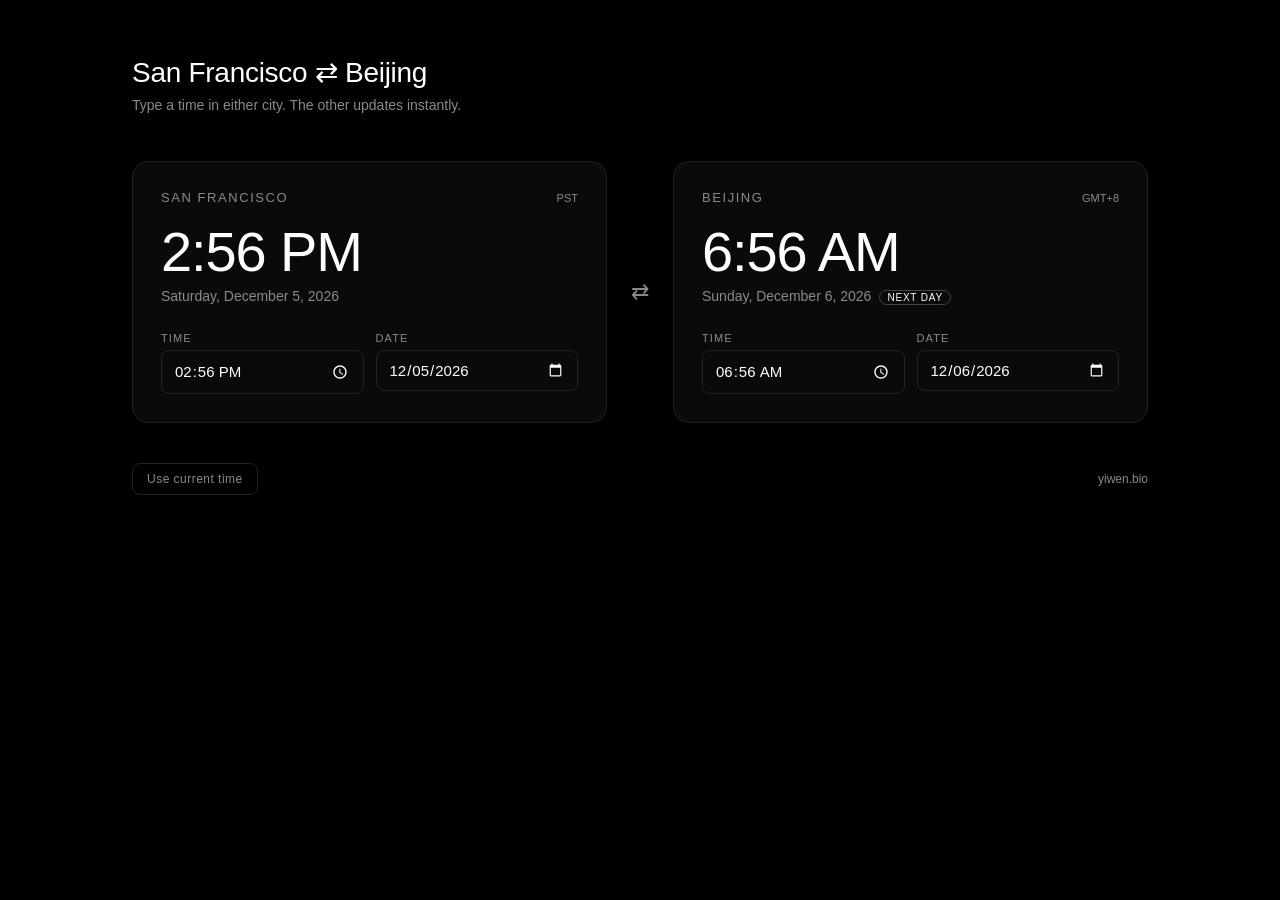
==== time/index.html @ 0ecc7a56 "Add SF ⇄ Beijing time converter at /time Co-Authored-By: Claude Opus 4.7 (1M context) <noreply@anthr" ====
<!DOCTYPE html>
<html lang="en">
<head>
<meta charset="UTF-8" />
<meta name="viewport" content="width=device-width, initial-scale=1.0" />
<title>SF ⇄ Beijing — Time Converter</title>
<link rel="icon" href="data:image/svg+xml,%3Csvg xmlns='http://www.w3.org/2000/svg' viewBox='0 0 100 100'%3E%3Ctext y='.9em' font-size='90'%3E⏱%3C/text%3E%3C/svg%3E" />
<style>
  :root {
    --bg: #000;
    --fg: #fff;
    --muted: #8a8a8a;
    --line: #222;
    --line-hover: #444;
    --accent: #fff;
    --card: #0a0a0a;
  }
  * { box-sizing: border-box; }
  html, body {
    margin: 0;
    padding: 0;
    background: var(--bg);
    color: var(--fg);
    font-family: -apple-system, BlinkMacSystemFont, "SF Pro Display", "Helvetica Neue", Helvetica, Arial, sans-serif;
    -webkit-font-smoothing: antialiased;
    min-height: 100vh;
  }
  .page {
    max-width: 1080px;
    margin: 0 auto;
    padding: 56px 32px 80px;
  }
  header {
    margin-bottom: 48px;
  }
  h1 {
    font-size: 28px;
    font-weight: 500;
    letter-spacing: -0.01em;
    margin: 0 0 8px;
  }
  .subtitle {
    color: var(--muted);
    font-size: 14px;
    margin: 0;
  }
  .grid {
    display: grid;
    grid-template-columns: 1fr auto 1fr;
    gap: 24px;
    align-items: stretch;
  }
  .card {
    background: var(--card);
    border: 1px solid var(--line);
    border-radius: 16px;
    padding: 28px;
    transition: border-color 0.2s ease;
  }
  .card:focus-within {
    border-color: var(--line-hover);
  }
  .city-label {
    display: flex;
    align-items: baseline;
    justify-content: space-between;
    margin-bottom: 18px;
  }
  .city {
    font-size: 13px;
    text-transform: uppercase;
    letter-spacing: 0.12em;
    color: var(--muted);
  }
  .tz {
    font-size: 11px;
    color: var(--muted);
    font-variant-numeric: tabular-nums;
  }
  .big-time {
    font-size: 56px;
    font-weight: 300;
    letter-spacing: -0.02em;
    font-variant-numeric: tabular-nums;
    line-height: 1.05;
    margin-bottom: 6px;
  }
  .big-date {
    font-size: 14px;
    color: var(--muted);
    margin-bottom: 24px;
    min-height: 20px;
  }
  .day-offset {
    display: inline-block;
    margin-left: 8px;
    padding: 1px 7px;
    font-size: 10px;
    letter-spacing: 0.08em;
    text-transform: uppercase;
    border: 1px solid var(--line-hover);
    border-radius: 999px;
    color: var(--fg);
    vertical-align: middle;
  }
  .inputs {
    display: grid;
    grid-template-columns: 1fr 1fr;
    gap: 12px;
  }
  .field {
    display: flex;
    flex-direction: column;
    gap: 6px;
  }
  .field label {
    font-size: 11px;
    text-transform: uppercase;
    letter-spacing: 0.1em;
    color: var(--muted);
  }
  input[type="time"],
  input[type="date"] {
    background: transparent;
    color: var(--fg);
    border: 1px solid var(--line);
    border-radius: 8px;
    padding: 10px 12px;
    font-family: inherit;
    font-size: 15px;
    font-variant-numeric: tabular-nums;
    outline: none;
    transition: border-color 0.2s ease;
    color-scheme: dark;
    width: 100%;
  }
  input[type="time"]:hover,
  input[type="date"]:hover {
    border-color: var(--line-hover);
  }
  input[type="time"]:focus,
  input[type="date"]:focus {
    border-color: var(--fg);
  }
  .arrow {
    display: flex;
    align-items: center;
    justify-content: center;
    color: var(--muted);
    font-size: 22px;
    user-select: none;
  }
  .footer {
    margin-top: 40px;
    display: flex;
    justify-content: space-between;
    align-items: center;
    font-size: 12px;
    color: var(--muted);
  }
  .btn {
    background: transparent;
    color: var(--muted);
    border: 1px solid var(--line);
    border-radius: 8px;
    padding: 8px 14px;
    font-family: inherit;
    font-size: 12px;
    letter-spacing: 0.04em;
    cursor: pointer;
    transition: border-color 0.2s ease, color 0.2s ease;
  }
  .btn:hover {
    border-color: var(--line-hover);
    color: var(--fg);
  }
  .home-link {
    color: var(--muted);
    text-decoration: none;
    transition: color 0.2s ease;
  }
  .home-link:hover {
    color: var(--fg);
  }

  @media (max-width: 720px) {
    .page { padding: 32px 20px 60px; }
    h1 { font-size: 22px; }
    .grid {
      grid-template-columns: 1fr;
      gap: 16px;
    }
    .arrow {
      transform: rotate(90deg);
      padding: 4px 0;
    }
    .card { padding: 22px; }
    .big-time { font-size: 44px; }
  }
</style>
</head>
<body>
  <div class="page">
    <header>
      <h1>San Francisco ⇄ Beijing</h1>
      <p class="subtitle">Type a time in either city. The other updates instantly.</p>
    </header>

    <div class="grid">
      <section class="card" id="card-sf" aria-label="San Francisco">
        <div class="city-label">
          <span class="city">San Francisco</span>
          <span class="tz" id="tz-sf"></span>
        </div>
        <div class="big-time" id="display-sf">—</div>
        <div class="big-date" id="display-date-sf"></div>
        <div class="inputs">
          <div class="field">
            <label for="time-sf">Time</label>
            <input type="time" id="time-sf" />
          </div>
          <div class="field">
            <label for="date-sf">Date</label>
            <input type="date" id="date-sf" />
          </div>
        </div>
      </section>

      <div class="arrow" aria-hidden="true">⇄</div>

      <section class="card" id="card-bj" aria-label="Beijing">
        <div class="city-label">
          <span class="city">Beijing</span>
          <span class="tz" id="tz-bj"></span>
        </div>
        <div class="big-time" id="display-bj">—</div>
        <div class="big-date" id="display-date-bj"></div>
        <div class="inputs">
          <div class="field">
            <label for="time-bj">Time</label>
            <input type="time" id="time-bj" />
          </div>
          <div class="field">
            <label for="date-bj">Date</label>
            <input type="date" id="date-bj" />
          </div>
        </div>
      </section>
    </div>

    <div class="footer">
      <button class="btn" id="btn-now">Use current time</button>
      <a class="home-link" href="/">yiwen.bio</a>
    </div>
  </div>

<script>
(function () {
  const TZ_SF = 'America/Los_Angeles';
  const TZ_BJ = 'Asia/Shanghai';

  const $ = (id) => document.getElementById(id);
  const els = {
    timeSF: $('time-sf'),
    dateSF: $('date-sf'),
    timeBJ: $('time-bj'),
    dateBJ: $('date-bj'),
    dispSF: $('display-sf'),
    dispBJ: $('display-bj'),
    dispDateSF: $('display-date-sf'),
    dispDateBJ: $('display-date-bj'),
    tzSF: $('tz-sf'),
    tzBJ: $('tz-bj'),
    btnNow: $('btn-now'),
  };

  // Get the wall-clock parts of a UTC instant in the given time zone.
  function partsInZone(utcMs, timeZone) {
    const fmt = new Intl.DateTimeFormat('en-US', {
      timeZone,
      year: 'numeric', month: '2-digit', day: '2-digit',
      hour: '2-digit', minute: '2-digit', second: '2-digit',
      hour12: false,
    });
    const parts = {};
    for (const p of fmt.formatToParts(new Date(utcMs))) {
      if (p.type !== 'literal') parts[p.type] = p.value;
    }
    // hour can come back as "24" at midnight in some locales
    if (parts.hour === '24') parts.hour = '00';
    return {
      year: +parts.year,
      month: +parts.month,
      day: +parts.day,
      hour: +parts.hour,
      minute: +parts.minute,
      second: +parts.second,
    };
  }

  // Convert a wall time (year/month/day/hour/minute) in `timeZone` to UTC ms.
  function wallToUtc(y, m, d, h, mi, timeZone) {
    // Guess: pretend the wall time is UTC, then correct using the actual offset
    // observed at that instant in the target zone.
    const guess = Date.UTC(y, m - 1, d, h, mi, 0);
    const p = partsInZone(guess, timeZone);
    const wallOfGuess = Date.UTC(p.year, p.month - 1, p.day, p.hour, p.minute, p.second);
    const offset = wallOfGuess - guess; // ms zone is ahead of UTC at `guess`
    return guess - offset;
  }

  function tzAbbrev(utcMs, timeZone) {
    const fmt = new Intl.DateTimeFormat('en-US', {
      timeZone, timeZoneName: 'short',
      year: 'numeric', month: 'numeric', day: 'numeric',
    });
    for (const p of fmt.formatToParts(new Date(utcMs))) {
      if (p.type === 'timeZoneName') return p.value;
    }
    return '';
  }

  function pad(n) { return String(n).padStart(2, '0'); }

  function formatBigTime(p) {
    let h = p.hour;
    const ampm = h >= 12 ? 'PM' : 'AM';
    h = h % 12; if (h === 0) h = 12;
    return `${h}:${pad(p.minute)} ${ampm}`;
  }

  function formatBigDate(p, timeZone, utcMs) {
    const fmt = new Intl.DateTimeFormat('en-US', {
      timeZone, weekday: 'long', month: 'long', day: 'numeric', year: 'numeric',
    });
    return fmt.format(new Date(utcMs));
  }

  // Day offset (in days) of zone B relative to zone A for the current pair
  function dayOffset(pA, pB) {
    const a = Date.UTC(pA.year, pA.month - 1, pA.day);
    const b = Date.UTC(pB.year, pB.month - 1, pB.day);
    return Math.round((b - a) / 86400000);
  }

  function offsetBadge(diff) {
    if (diff === 0) return '';
    if (diff === 1) return '<span class="day-offset">Next day</span>';
    if (diff === -1) return '<span class="day-offset">Prev day</span>';
    const sign = diff > 0 ? '+' : '';
    return `<span class="day-offset">${sign}${diff}d</span>`;
  }

  // Render both sides based on a canonical UTC ms instant.
  function render(utcMs) {
    const pSF = partsInZone(utcMs, TZ_SF);
    const pBJ = partsInZone(utcMs, TZ_BJ);

    // Inputs
    els.timeSF.value = `${pad(pSF.hour)}:${pad(pSF.minute)}`;
    els.dateSF.value = `${pSF.year}-${pad(pSF.month)}-${pad(pSF.day)}`;
    els.timeBJ.value = `${pad(pBJ.hour)}:${pad(pBJ.minute)}`;
    els.dateBJ.value = `${pBJ.year}-${pad(pBJ.month)}-${pad(pBJ.day)}`;

    // Big displays
    els.dispSF.textContent = formatBigTime(pSF);
    els.dispBJ.textContent = formatBigTime(pBJ);

    const diffBJtoSF = dayOffset(pSF, pBJ); // BJ relative to SF
    els.dispDateSF.innerHTML = formatBigDate(pSF, TZ_SF, utcMs);
    els.dispDateBJ.innerHTML = formatBigDate(pBJ, TZ_BJ, utcMs) + offsetBadge(diffBJtoSF);

    els.tzSF.textContent = tzAbbrev(utcMs, TZ_SF);
    els.tzBJ.textContent = tzAbbrev(utcMs, TZ_BJ);
  }

  function parseInputs(timeEl, dateEl, timeZone, fallbackUtcMs) {
    const tv = timeEl.value || '00:00';
    const dv = dateEl.value;
    const [hh, mm] = tv.split(':').map(Number);
    let y, m, d;
    if (dv) {
      [y, m, d] = dv.split('-').map(Number);
    } else {
      // No date typed: use the current zone-side date
      const p = partsInZone(fallbackUtcMs, timeZone);
      y = p.year; m = p.month; d = p.day;
    }
    return wallToUtc(y, m, d, hh, mm, timeZone);
  }

  let currentUtc = Date.now();

  function handleSFChange() {
    currentUtc = parseInputs(els.timeSF, els.dateSF, TZ_SF, currentUtc);
    render(currentUtc);
  }
  function handleBJChange() {
    currentUtc = parseInputs(els.timeBJ, els.dateBJ, TZ_BJ, currentUtc);
    render(currentUtc);
  }

  els.timeSF.addEventListener('input', handleSFChange);
  els.dateSF.addEventListener('input', handleSFChange);
  els.timeBJ.addEventListener('input', handleBJChange);
  els.dateBJ.addEventListener('input', handleBJChange);

  els.btnNow.addEventListener('click', () => {
    currentUtc = Date.now();
    render(currentUtc);
  });

  // Initial render with "now"
  render(currentUtc);
})();
</script>
</body>
</html>
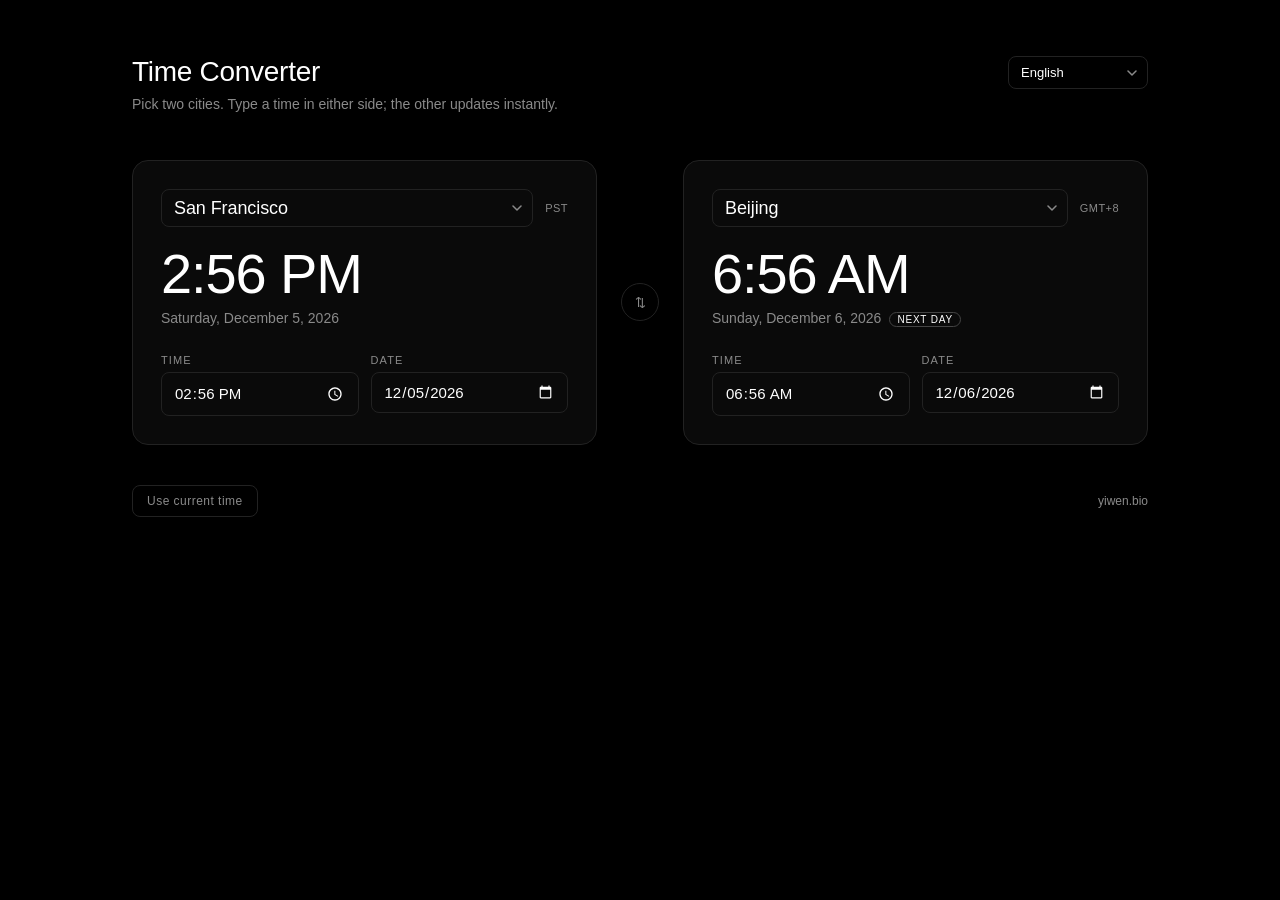
==== commit 213593af: "Time converter: add city picker (40+ cities) and language selector (12 langs) Co-Authored-By: Claude" ====
--- a/time/index.html
+++ b/time/index.html
@@ -3,7 +3,7 @@
 <head>
 <meta charset="UTF-8" />
 <meta name="viewport" content="width=device-width, initial-scale=1.0" />
-<title>SF ⇄ Beijing — Time Converter</title>
+<title>Time Converter</title>
 <link rel="icon" href="data:image/svg+xml,%3Csvg xmlns='http://www.w3.org/2000/svg' viewBox='0 0 100 100'%3E%3Ctext y='.9em' font-size='90'%3E⏱%3C/text%3E%3C/svg%3E" />
 <style>
   :root {
@@ -12,7 +12,6 @@
     --muted: #8a8a8a;
     --line: #222;
     --line-hover: #444;
-    --accent: #fff;
     --card: #0a0a0a;
   }
   * { box-sizing: border-box; }
@@ -21,7 +20,7 @@
     padding: 0;
     background: var(--bg);
     color: var(--fg);
-    font-family: -apple-system, BlinkMacSystemFont, "SF Pro Display", "Helvetica Neue", Helvetica, Arial, sans-serif;
+    font-family: -apple-system, BlinkMacSystemFont, "SF Pro Display", "Helvetica Neue", Helvetica, Arial, "PingFang SC", "Hiragino Sans", "Yu Gothic", "Malgun Gothic", sans-serif;
     -webkit-font-smoothing: antialiased;
     min-height: 100vh;
   }
@@ -31,7 +30,14 @@
     padding: 56px 32px 80px;
   }
   header {
+    display: flex;
+    align-items: flex-start;
+    justify-content: space-between;
+    gap: 24px;
     margin-bottom: 48px;
+  }
+  .header-text {
+    min-width: 0;
   }
   h1 {
     font-size: 28px;
@@ -43,6 +49,10 @@
     color: var(--muted);
     font-size: 14px;
     margin: 0;
+    max-width: 560px;
+  }
+  .lang-wrap {
+    flex-shrink: 0;
   }
   .grid {
     display: grid;
@@ -56,26 +66,24 @@
     border-radius: 16px;
     padding: 28px;
     transition: border-color 0.2s ease;
+    min-width: 0;
   }
   .card:focus-within {
     border-color: var(--line-hover);
   }
-  .city-label {
+  .city-row {
     display: flex;
-    align-items: baseline;
+    align-items: center;
     justify-content: space-between;
+    gap: 12px;
     margin-bottom: 18px;
-  }
-  .city {
-    font-size: 13px;
-    text-transform: uppercase;
-    letter-spacing: 0.12em;
-    color: var(--muted);
   }
   .tz {
     font-size: 11px;
     color: var(--muted);
     font-variant-numeric: tabular-nums;
+    white-space: nowrap;
+    letter-spacing: 0.04em;
   }
   .big-time {
     font-size: 56px;
@@ -112,6 +120,7 @@
     display: flex;
     flex-direction: column;
     gap: 6px;
+    min-width: 0;
   }
   .field label {
     font-size: 11px;
@@ -120,7 +129,8 @@
     color: var(--muted);
   }
   input[type="time"],
-  input[type="date"] {
+  input[type="date"],
+  select {
     background: transparent;
     color: var(--fg);
     border: 1px solid var(--line);
@@ -133,14 +143,42 @@
     transition: border-color 0.2s ease;
     color-scheme: dark;
     width: 100%;
+    appearance: none;
+    -webkit-appearance: none;
   }
   input[type="time"]:hover,
-  input[type="date"]:hover {
+  input[type="date"]:hover,
+  select:hover {
     border-color: var(--line-hover);
   }
   input[type="time"]:focus,
-  input[type="date"]:focus {
+  input[type="date"]:focus,
+  select:focus {
     border-color: var(--fg);
+  }
+  /* City select: larger, with caret */
+  select.city-select {
+    font-size: 18px;
+    font-weight: 500;
+    letter-spacing: -0.005em;
+    padding: 8px 32px 8px 12px;
+    background-image: url("data:image/svg+xml;utf8,<svg xmlns='http://www.w3.org/2000/svg' width='10' height='6' viewBox='0 0 10 6'><path d='M1 1l4 4 4-4' stroke='%238a8a8a' stroke-width='1.5' fill='none' stroke-linecap='round' stroke-linejoin='round'/></svg>");
+    background-repeat: no-repeat;
+    background-position: right 10px center;
+  }
+  /* Language select: small, top-right */
+  select.lang-select {
+    font-size: 13px;
+    padding: 8px 30px 8px 12px;
+    background-image: url("data:image/svg+xml;utf8,<svg xmlns='http://www.w3.org/2000/svg' width='10' height='6' viewBox='0 0 10 6'><path d='M1 1l4 4 4-4' stroke='%238a8a8a' stroke-width='1.5' fill='none' stroke-linecap='round' stroke-linejoin='round'/></svg>");
+    background-repeat: no-repeat;
+    background-position: right 10px center;
+    width: auto;
+    min-width: 140px;
+  }
+  select option, select optgroup {
+    background: #111;
+    color: var(--fg);
   }
   .arrow {
     display: flex;
@@ -155,6 +193,7 @@
     display: flex;
     justify-content: space-between;
     align-items: center;
+    gap: 16px;
     font-size: 12px;
     color: var(--muted);
   }
@@ -182,18 +221,41 @@
   .home-link:hover {
     color: var(--fg);
   }
+  .swap {
+    background: transparent;
+    border: 1px solid var(--line);
+    border-radius: 999px;
+    width: 38px;
+    height: 38px;
+    display: flex;
+    align-items: center;
+    justify-content: center;
+    color: var(--muted);
+    cursor: pointer;
+    transition: border-color 0.2s ease, color 0.2s ease, transform 0.2s ease;
+    padding: 0;
+  }
+  .swap:hover {
+    border-color: var(--fg);
+    color: var(--fg);
+    transform: rotate(180deg);
+  }
 
   @media (max-width: 720px) {
     .page { padding: 32px 20px 60px; }
     h1 { font-size: 22px; }
+    header { flex-direction: column; gap: 16px; }
+    .lang-wrap { align-self: stretch; }
+    select.lang-select { width: 100%; }
     .grid {
       grid-template-columns: 1fr;
       gap: 16px;
     }
     .arrow {
-      transform: rotate(90deg);
       padding: 4px 0;
     }
+    .swap:hover { transform: rotate(90deg); }
+    .swap { transform: rotate(90deg); }
     .card { padding: 22px; }
     .big-time { font-size: 44px; }
   }
@@ -202,47 +264,54 @@
 <body>
   <div class="page">
     <header>
-      <h1>San Francisco ⇄ Beijing</h1>
-      <p class="subtitle">Type a time in either city. The other updates instantly.</p>
+      <div class="header-text">
+        <h1 id="page-title">Time Converter</h1>
+        <p class="subtitle" id="page-subtitle">Type a time in either city. The other updates instantly.</p>
+      </div>
+      <div class="lang-wrap">
+        <select class="lang-select" id="lang-select" aria-label="Language"></select>
+      </div>
     </header>
 
     <div class="grid">
-      <section class="card" id="card-sf" aria-label="San Francisco">
-        <div class="city-label">
-          <span class="city">San Francisco</span>
-          <span class="tz" id="tz-sf"></span>
+      <section class="card" id="card-a" aria-label="City A">
+        <div class="city-row">
+          <select class="city-select" id="city-a" aria-label="City A"></select>
+          <span class="tz" id="tz-a"></span>
         </div>
-        <div class="big-time" id="display-sf">—</div>
-        <div class="big-date" id="display-date-sf"></div>
+        <div class="big-time" id="display-a">—</div>
+        <div class="big-date" id="display-date-a"></div>
         <div class="inputs">
           <div class="field">
-            <label for="time-sf">Time</label>
-            <input type="time" id="time-sf" />
+            <label for="time-a" id="label-time-a">Time</label>
+            <input type="time" id="time-a" />
           </div>
           <div class="field">
-            <label for="date-sf">Date</label>
-            <input type="date" id="date-sf" />
+            <label for="date-a" id="label-date-a">Date</label>
+            <input type="date" id="date-a" />
           </div>
         </div>
       </section>
 
-      <div class="arrow" aria-hidden="true">⇄</div>
-
-      <section class="card" id="card-bj" aria-label="Beijing">
-        <div class="city-label">
-          <span class="city">Beijing</span>
-          <span class="tz" id="tz-bj"></span>
+      <div class="arrow">
+        <button class="swap" id="swap" aria-label="Swap cities" title="Swap">⇅</button>
+      </div>
+
+      <section class="card" id="card-b" aria-label="City B">
+        <div class="city-row">
+          <select class="city-select" id="city-b" aria-label="City B"></select>
+          <span class="tz" id="tz-b"></span>
         </div>
-        <div class="big-time" id="display-bj">—</div>
-        <div class="big-date" id="display-date-bj"></div>
+        <div class="big-time" id="display-b">—</div>
+        <div class="big-date" id="display-date-b"></div>
         <div class="inputs">
           <div class="field">
-            <label for="time-bj">Time</label>
-            <input type="time" id="time-bj" />
+            <label for="time-b" id="label-time-b">Time</label>
+            <input type="time" id="time-b" />
           </div>
           <div class="field">
-            <label for="date-bj">Date</label>
-            <input type="date" id="date-bj" />
+            <label for="date-b" id="label-date-b">Date</label>
+            <input type="date" id="date-b" />
           </div>
         </div>
       </section>
@@ -256,61 +325,197 @@
 
 <script>
 (function () {
-  const TZ_SF = 'America/Los_Angeles';
-  const TZ_BJ = 'Asia/Shanghai';
-
+  // ---------- Data: cities (grouped by region) ----------
+  // Display names per language fall back to English; native name shown in () when different.
+  const CITIES = [
+    // Americas
+    { id: 'sf',  tz: 'America/Los_Angeles', region: 'americas', en: 'San Francisco' },
+    { id: 'la',  tz: 'America/Los_Angeles', region: 'americas', en: 'Los Angeles' },
+    { id: 'sea', tz: 'America/Los_Angeles', region: 'americas', en: 'Seattle' },
+    { id: 'den', tz: 'America/Denver',      region: 'americas', en: 'Denver' },
+    { id: 'chi', tz: 'America/Chicago',     region: 'americas', en: 'Chicago' },
+    { id: 'ny',  tz: 'America/New_York',    region: 'americas', en: 'New York' },
+    { id: 'tor', tz: 'America/Toronto',     region: 'americas', en: 'Toronto' },
+    { id: 'mex', tz: 'America/Mexico_City', region: 'americas', en: 'Mexico City' },
+    { id: 'sao', tz: 'America/Sao_Paulo',   region: 'americas', en: 'São Paulo' },
+    { id: 'bue', tz: 'America/Argentina/Buenos_Aires', region: 'americas', en: 'Buenos Aires' },
+    { id: 'anc', tz: 'America/Anchorage',   region: 'americas', en: 'Anchorage' },
+    { id: 'hnl', tz: 'Pacific/Honolulu',    region: 'americas', en: 'Honolulu' },
+    // Europe & Africa
+    { id: 'lon', tz: 'Europe/London',       region: 'emea', en: 'London' },
+    { id: 'par', tz: 'Europe/Paris',        region: 'emea', en: 'Paris' },
+    { id: 'ber', tz: 'Europe/Berlin',       region: 'emea', en: 'Berlin' },
+    { id: 'mad', tz: 'Europe/Madrid',       region: 'emea', en: 'Madrid' },
+    { id: 'rom', tz: 'Europe/Rome',         region: 'emea', en: 'Rome' },
+    { id: 'ams', tz: 'Europe/Amsterdam',    region: 'emea', en: 'Amsterdam' },
+    { id: 'sto', tz: 'Europe/Stockholm',    region: 'emea', en: 'Stockholm' },
+    { id: 'mos', tz: 'Europe/Moscow',       region: 'emea', en: 'Moscow' },
+    { id: 'ist', tz: 'Europe/Istanbul',     region: 'emea', en: 'Istanbul' },
+    { id: 'cai', tz: 'Africa/Cairo',        region: 'emea', en: 'Cairo' },
+    { id: 'lag', tz: 'Africa/Lagos',        region: 'emea', en: 'Lagos' },
+    { id: 'jnb', tz: 'Africa/Johannesburg', region: 'emea', en: 'Johannesburg' },
+    // Middle East & Asia
+    { id: 'dxb', tz: 'Asia/Dubai',          region: 'asia', en: 'Dubai' },
+    { id: 'thr', tz: 'Asia/Tehran',         region: 'asia', en: 'Tehran' },
+    { id: 'bom', tz: 'Asia/Kolkata',        region: 'asia', en: 'Mumbai' },
+    { id: 'del', tz: 'Asia/Kolkata',        region: 'asia', en: 'Delhi' },
+    { id: 'bkk', tz: 'Asia/Bangkok',        region: 'asia', en: 'Bangkok' },
+    { id: 'sin', tz: 'Asia/Singapore',      region: 'asia', en: 'Singapore' },
+    { id: 'jkt', tz: 'Asia/Jakarta',        region: 'asia', en: 'Jakarta' },
+    { id: 'mnl', tz: 'Asia/Manila',         region: 'asia', en: 'Manila' },
+    { id: 'hkg', tz: 'Asia/Hong_Kong',      region: 'asia', en: 'Hong Kong' },
+    { id: 'bjs', tz: 'Asia/Shanghai',       region: 'asia', en: 'Beijing' },
+    { id: 'sha', tz: 'Asia/Shanghai',       region: 'asia', en: 'Shanghai' },
+    { id: 'tpe', tz: 'Asia/Taipei',         region: 'asia', en: 'Taipei' },
+    { id: 'tyo', tz: 'Asia/Tokyo',          region: 'asia', en: 'Tokyo' },
+    { id: 'osa', tz: 'Asia/Tokyo',          region: 'asia', en: 'Osaka' },
+    { id: 'sel', tz: 'Asia/Seoul',          region: 'asia', en: 'Seoul' },
+    // Oceania
+    { id: 'syd', tz: 'Australia/Sydney',    region: 'oceania', en: 'Sydney' },
+    { id: 'mel', tz: 'Australia/Melbourne', region: 'oceania', en: 'Melbourne' },
+    { id: 'per', tz: 'Australia/Perth',     region: 'oceania', en: 'Perth' },
+    { id: 'akl', tz: 'Pacific/Auckland',    region: 'oceania', en: 'Auckland' },
+    // UTC
+    { id: 'utc', tz: 'UTC',                 region: 'utc', en: 'UTC' },
+  ];
+
+  // ---------- Localization ----------
+  const LANGS = [
+    { code: 'en',    label: 'English',    bcp47: 'en-US' },
+    { code: 'zh',    label: '中文',       bcp47: 'zh-CN' },
+    { code: 'zh-tw', label: '繁體中文',   bcp47: 'zh-TW' },
+    { code: 'ja',    label: '日本語',     bcp47: 'ja-JP' },
+    { code: 'ko',    label: '한국어',     bcp47: 'ko-KR' },
+    { code: 'es',    label: 'Español',    bcp47: 'es-ES' },
+    { code: 'fr',    label: 'Français',   bcp47: 'fr-FR' },
+    { code: 'de',    label: 'Deutsch',    bcp47: 'de-DE' },
+    { code: 'pt',    label: 'Português',  bcp47: 'pt-BR' },
+    { code: 'ru',    label: 'Русский',    bcp47: 'ru-RU' },
+    { code: 'ar',    label: 'العربية',     bcp47: 'ar-EG' },
+    { code: 'hi',    label: 'हिन्दी',         bcp47: 'hi-IN' },
+  ];
+
+  const STRINGS = {
+    en:    { title: 'Time Converter', subtitle: 'Pick two cities. Type a time in either side; the other updates instantly.', time: 'Time', date: 'Date', now: 'Use current time', nextDay: 'Next day', prevDay: 'Prev day', regions: { americas: 'Americas', emea: 'Europe & Africa', asia: 'Middle East & Asia', oceania: 'Oceania', utc: 'UTC' } },
+    zh:    { title: '时间转换器', subtitle: '选择两个城市，在任一侧输入时间，另一侧会同步更新。', time: '时间', date: '日期', now: '使用当前时间', nextDay: '次日', prevDay: '前一日', regions: { americas: '美洲', emea: '欧洲与非洲', asia: '中东与亚洲', oceania: '大洋洲', utc: 'UTC' } },
+    'zh-tw': { title: '時間轉換器', subtitle: '選擇兩個城市，在任一側輸入時間，另一側會同步更新。', time: '時間', date: '日期', now: '使用目前時間', nextDay: '次日', prevDay: '前一日', regions: { americas: '美洲', emea: '歐洲與非洲', asia: '中東與亞洲', oceania: '大洋洲', utc: 'UTC' } },
+    ja:    { title: '時刻コンバーター', subtitle: '2つの都市を選び、どちらかに時刻を入力すると、もう一方が即座に更新されます。', time: '時刻', date: '日付', now: '現在時刻を使用', nextDay: '翌日', prevDay: '前日', regions: { americas: 'アメリカ', emea: 'ヨーロッパ・アフリカ', asia: '中東・アジア', oceania: 'オセアニア', utc: 'UTC' } },
+    ko:    { title: '시간 변환기', subtitle: '두 도시를 선택하세요. 한쪽에 시간을 입력하면 다른 쪽이 즉시 갱신됩니다.', time: '시간', date: '날짜', now: '현재 시각 사용', nextDay: '다음 날', prevDay: '전날', regions: { americas: '아메리카', emea: '유럽 및 아프리카', asia: '중동 및 아시아', oceania: '오세아니아', utc: 'UTC' } },
+    es:    { title: 'Conversor de hora', subtitle: 'Elige dos ciudades. Escribe una hora en cualquier lado y la otra se actualiza al instante.', time: 'Hora', date: 'Fecha', now: 'Usar hora actual', nextDay: 'Día siguiente', prevDay: 'Día anterior', regions: { americas: 'América', emea: 'Europa y África', asia: 'Oriente Medio y Asia', oceania: 'Oceanía', utc: 'UTC' } },
+    fr:    { title: "Convertisseur d'heure", subtitle: 'Choisissez deux villes. Tapez une heure d\'un côté, l\'autre se met à jour instantanément.', time: 'Heure', date: 'Date', now: "Utiliser l'heure actuelle", nextDay: 'Jour suivant', prevDay: 'Jour précédent', regions: { americas: 'Amériques', emea: 'Europe et Afrique', asia: 'Moyen-Orient et Asie', oceania: 'Océanie', utc: 'UTC' } },
+    de:    { title: 'Zeitumrechner', subtitle: 'Wähle zwei Städte. Gib auf einer Seite eine Uhrzeit ein — die andere aktualisiert sich sofort.', time: 'Uhrzeit', date: 'Datum', now: 'Aktuelle Zeit verwenden', nextDay: 'Folgetag', prevDay: 'Vortag', regions: { americas: 'Amerika', emea: 'Europa & Afrika', asia: 'Naher Osten & Asien', oceania: 'Ozeanien', utc: 'UTC' } },
+    pt:    { title: 'Conversor de horário', subtitle: 'Escolha duas cidades. Digite uma hora em qualquer lado e o outro se atualiza instantaneamente.', time: 'Hora', date: 'Data', now: 'Usar hora atual', nextDay: 'Dia seguinte', prevDay: 'Dia anterior', regions: { americas: 'Américas', emea: 'Europa e África', asia: 'Oriente Médio e Ásia', oceania: 'Oceania', utc: 'UTC' } },
+    ru:    { title: 'Конвертер времени', subtitle: 'Выберите два города. Введите время с любой стороны — другая обновится мгновенно.', time: 'Время', date: 'Дата', now: 'Текущее время', nextDay: 'След. день', prevDay: 'Пред. день', regions: { americas: 'Америка', emea: 'Европа и Африка', asia: 'Ближний Восток и Азия', oceania: 'Океания', utc: 'UTC' } },
+    ar:    { title: 'محوّل التوقيت', subtitle: 'اختر مدينتين. اكتب الوقت في أي جانب ليتحدث الجانب الآخر فورًا.', time: 'الوقت', date: 'التاريخ', now: 'استخدام الوقت الحالي', nextDay: 'اليوم التالي', prevDay: 'اليوم السابق', regions: { americas: 'الأمريكتان', emea: 'أوروبا وأفريقيا', asia: 'الشرق الأوسط وآسيا', oceania: 'أوقيانوسيا', utc: 'التوقيت العالمي' } },
+    hi:    { title: 'समय कन्वर्टर', subtitle: 'दो शहर चुनें। किसी भी ओर समय टाइप करें — दूसरी ओर तुरंत अपडेट हो जाएगी।', time: 'समय', date: 'तारीख', now: 'वर्तमान समय', nextDay: 'अगला दिन', prevDay: 'पिछला दिन', regions: { americas: 'अमेरिका', emea: 'यूरोप और अफ्रीका', asia: 'मध्य पूर्व और एशिया', oceania: 'ओशिनिया', utc: 'UTC' } },
+  };
+
+  // City name overrides: for languages where city names differ meaningfully from English.
+  // Falls back to English when not present.
+  const CITY_NAMES = {
+    zh: {
+      sf: '旧金山', la: '洛杉矶', sea: '西雅图', den: '丹佛', chi: '芝加哥', ny: '纽约', tor: '多伦多',
+      mex: '墨西哥城', sao: '圣保罗', bue: '布宜诺斯艾利斯', anc: '安克雷奇', hnl: '檀香山',
+      lon: '伦敦', par: '巴黎', ber: '柏林', mad: '马德里', rom: '罗马', ams: '阿姆斯特丹', sto: '斯德哥尔摩',
+      mos: '莫斯科', ist: '伊斯坦布尔', cai: '开罗', lag: '拉各斯', jnb: '约翰内斯堡',
+      dxb: '迪拜', thr: '德黑兰', bom: '孟买', del: '德里', bkk: '曼谷', sin: '新加坡', jkt: '雅加达',
+      mnl: '马尼拉', hkg: '香港', bjs: '北京', sha: '上海', tpe: '台北', tyo: '东京', osa: '大阪', sel: '首尔',
+      syd: '悉尼', mel: '墨尔本', per: '珀斯', akl: '奥克兰',
+    },
+    'zh-tw': {
+      sf: '舊金山', la: '洛杉磯', sea: '西雅圖', den: '丹佛', chi: '芝加哥', ny: '紐約', tor: '多倫多',
+      mex: '墨西哥城', sao: '聖保羅', bue: '布宜諾斯艾利斯', anc: '安克雷奇', hnl: '檀香山',
+      lon: '倫敦', par: '巴黎', ber: '柏林', mad: '馬德里', rom: '羅馬', ams: '阿姆斯特丹', sto: '斯德哥爾摩',
+      mos: '莫斯科', ist: '伊斯坦堡', cai: '開羅', lag: '拉哥斯', jnb: '約翰尼斯堡',
+      dxb: '杜拜', thr: '德黑蘭', bom: '孟買', del: '德里', bkk: '曼谷', sin: '新加坡', jkt: '雅加達',
+      mnl: '馬尼拉', hkg: '香港', bjs: '北京', sha: '上海', tpe: '台北', tyo: '東京', osa: '大阪', sel: '首爾',
+      syd: '雪梨', mel: '墨爾本', per: '伯斯', akl: '奧克蘭',
+    },
+    ja: {
+      sf: 'サンフランシスコ', la: 'ロサンゼルス', sea: 'シアトル', den: 'デンバー', chi: 'シカゴ',
+      ny: 'ニューヨーク', tor: 'トロント', mex: 'メキシコシティ', sao: 'サンパウロ', bue: 'ブエノスアイレス',
+      anc: 'アンカレッジ', hnl: 'ホノルル',
+      lon: 'ロンドン', par: 'パリ', ber: 'ベルリン', mad: 'マドリード', rom: 'ローマ', ams: 'アムステルダム',
+      sto: 'ストックホルム', mos: 'モスクワ', ist: 'イスタンブール', cai: 'カイロ', lag: 'ラゴス', jnb: 'ヨハネスブルグ',
+      dxb: 'ドバイ', thr: 'テヘラン', bom: 'ムンバイ', del: 'デリー', bkk: 'バンコク', sin: 'シンガポール',
+      jkt: 'ジャカルタ', mnl: 'マニラ', hkg: '香港', bjs: '北京', sha: '上海', tpe: '台北',
+      tyo: '東京', osa: '大阪', sel: 'ソウル',
+      syd: 'シドニー', mel: 'メルボルン', per: 'パース', akl: 'オークランド',
+    },
+    ko: {
+      sf: '샌프란시스코', la: '로스앤젤레스', sea: '시애틀', den: '덴버', chi: '시카고', ny: '뉴욕', tor: '토론토',
+      mex: '멕시코시티', sao: '상파울루', bue: '부에노스아이레스', anc: '앵커리지', hnl: '호놀룰루',
+      lon: '런던', par: '파리', ber: '베를린', mad: '마드리드', rom: '로마', ams: '암스테르담', sto: '스톡홀름',
+      mos: '모스크바', ist: '이스탄불', cai: '카이로', lag: '라고스', jnb: '요하네스버그',
+      dxb: '두바이', thr: '테헤란', bom: '뭄바이', del: '델리', bkk: '방콕', sin: '싱가포르', jkt: '자카르타',
+      mnl: '마닐라', hkg: '홍콩', bjs: '베이징', sha: '상하이', tpe: '타이베이', tyo: '도쿄', osa: '오사카', sel: '서울',
+      syd: '시드니', mel: '멜버른', per: '퍼스', akl: '오클랜드',
+    },
+  };
+
+  // ---------- DOM refs ----------
   const $ = (id) => document.getElementById(id);
   const els = {
-    timeSF: $('time-sf'),
-    dateSF: $('date-sf'),
-    timeBJ: $('time-bj'),
-    dateBJ: $('date-bj'),
-    dispSF: $('display-sf'),
-    dispBJ: $('display-bj'),
-    dispDateSF: $('display-date-sf'),
-    dispDateBJ: $('display-date-bj'),
-    tzSF: $('tz-sf'),
-    tzBJ: $('tz-bj'),
-    btnNow: $('btn-now'),
+    pageTitle: $('page-title'), pageSubtitle: $('page-subtitle'),
+    langSelect: $('lang-select'),
+    cityA: $('city-a'), cityB: $('city-b'),
+    tzA: $('tz-a'), tzB: $('tz-b'),
+    dispA: $('display-a'), dispB: $('display-b'),
+    dispDateA: $('display-date-a'), dispDateB: $('display-date-b'),
+    timeA: $('time-a'), dateA: $('date-a'),
+    timeB: $('time-b'), dateB: $('date-b'),
+    labelTimeA: $('label-time-a'), labelDateA: $('label-date-a'),
+    labelTimeB: $('label-time-b'), labelDateB: $('label-date-b'),
+    btnNow: $('btn-now'), swap: $('swap'),
   };
 
-  // Get the wall-clock parts of a UTC instant in the given time zone.
+  // ---------- State (persisted) ----------
+  const LS = {
+    get(k, d) { try { return localStorage.getItem(k) ?? d; } catch { return d; } },
+    set(k, v) { try { localStorage.setItem(k, v); } catch {} },
+  };
+
+  let lang = LS.get('tc.lang', detectLang());
+  let cityAId = LS.get('tc.cityA', 'sf');
+  let cityBId = LS.get('tc.cityB', 'bjs');
+  if (!CITIES.find(c => c.id === cityAId)) cityAId = 'sf';
+  if (!CITIES.find(c => c.id === cityBId)) cityBId = 'bjs';
+
+  function detectLang() {
+    const nav = (navigator.language || 'en').toLowerCase();
+    if (nav.startsWith('zh-tw') || nav.startsWith('zh-hk')) return 'zh-tw';
+    if (nav.startsWith('zh')) return 'zh';
+    const two = nav.slice(0, 2);
+    return STRINGS[two] ? two : 'en';
+  }
+
+  // ---------- Time math ----------
   function partsInZone(utcMs, timeZone) {
     const fmt = new Intl.DateTimeFormat('en-US', {
-      timeZone,
-      year: 'numeric', month: '2-digit', day: '2-digit',
-      hour: '2-digit', minute: '2-digit', second: '2-digit',
-      hour12: false,
+      timeZone, year: 'numeric', month: '2-digit', day: '2-digit',
+      hour: '2-digit', minute: '2-digit', second: '2-digit', hour12: false,
     });
     const parts = {};
     for (const p of fmt.formatToParts(new Date(utcMs))) {
       if (p.type !== 'literal') parts[p.type] = p.value;
     }
-    // hour can come back as "24" at midnight in some locales
     if (parts.hour === '24') parts.hour = '00';
     return {
-      year: +parts.year,
-      month: +parts.month,
-      day: +parts.day,
-      hour: +parts.hour,
-      minute: +parts.minute,
-      second: +parts.second,
+      year: +parts.year, month: +parts.month, day: +parts.day,
+      hour: +parts.hour, minute: +parts.minute, second: +parts.second,
     };
   }
 
-  // Convert a wall time (year/month/day/hour/minute) in `timeZone` to UTC ms.
   function wallToUtc(y, m, d, h, mi, timeZone) {
-    // Guess: pretend the wall time is UTC, then correct using the actual offset
-    // observed at that instant in the target zone.
     const guess = Date.UTC(y, m - 1, d, h, mi, 0);
     const p = partsInZone(guess, timeZone);
     const wallOfGuess = Date.UTC(p.year, p.month - 1, p.day, p.hour, p.minute, p.second);
-    const offset = wallOfGuess - guess; // ms zone is ahead of UTC at `guess`
+    const offset = wallOfGuess - guess;
     return guess - offset;
   }
 
-  function tzAbbrev(utcMs, timeZone) {
-    const fmt = new Intl.DateTimeFormat('en-US', {
+  function tzAbbrev(utcMs, timeZone, bcp47) {
+    const fmt = new Intl.DateTimeFormat(bcp47, {
       timeZone, timeZoneName: 'short',
       year: 'numeric', month: 'numeric', day: 'numeric',
     });
@@ -322,59 +527,121 @@
 
   function pad(n) { return String(n).padStart(2, '0'); }
 
-  function formatBigTime(p) {
-    let h = p.hour;
-    const ampm = h >= 12 ? 'PM' : 'AM';
-    h = h % 12; if (h === 0) h = 12;
-    return `${h}:${pad(p.minute)} ${ampm}`;
-  }
-
-  function formatBigDate(p, timeZone, utcMs) {
-    const fmt = new Intl.DateTimeFormat('en-US', {
+  function formatBigTime(utcMs, timeZone, bcp47) {
+    return new Intl.DateTimeFormat(bcp47, {
+      timeZone, hour: 'numeric', minute: '2-digit',
+    }).format(new Date(utcMs));
+  }
+
+  function formatBigDate(utcMs, timeZone, bcp47) {
+    return new Intl.DateTimeFormat(bcp47, {
       timeZone, weekday: 'long', month: 'long', day: 'numeric', year: 'numeric',
-    });
-    return fmt.format(new Date(utcMs));
-  }
-
-  // Day offset (in days) of zone B relative to zone A for the current pair
+    }).format(new Date(utcMs));
+  }
+
   function dayOffset(pA, pB) {
     const a = Date.UTC(pA.year, pA.month - 1, pA.day);
     const b = Date.UTC(pB.year, pB.month - 1, pB.day);
     return Math.round((b - a) / 86400000);
   }
 
-  function offsetBadge(diff) {
+  function offsetBadge(diff, t) {
     if (diff === 0) return '';
-    if (diff === 1) return '<span class="day-offset">Next day</span>';
-    if (diff === -1) return '<span class="day-offset">Prev day</span>';
+    if (diff === 1) return `<span class="day-offset">${t.nextDay}</span>`;
+    if (diff === -1) return `<span class="day-offset">${t.prevDay}</span>`;
     const sign = diff > 0 ? '+' : '';
     return `<span class="day-offset">${sign}${diff}d</span>`;
   }
 
-  // Render both sides based on a canonical UTC ms instant.
-  function render(utcMs) {
-    const pSF = partsInZone(utcMs, TZ_SF);
-    const pBJ = partsInZone(utcMs, TZ_BJ);
-
-    // Inputs
-    els.timeSF.value = `${pad(pSF.hour)}:${pad(pSF.minute)}`;
-    els.dateSF.value = `${pSF.year}-${pad(pSF.month)}-${pad(pSF.day)}`;
-    els.timeBJ.value = `${pad(pBJ.hour)}:${pad(pBJ.minute)}`;
-    els.dateBJ.value = `${pBJ.year}-${pad(pBJ.month)}-${pad(pBJ.day)}`;
-
-    // Big displays
-    els.dispSF.textContent = formatBigTime(pSF);
-    els.dispBJ.textContent = formatBigTime(pBJ);
-
-    const diffBJtoSF = dayOffset(pSF, pBJ); // BJ relative to SF
-    els.dispDateSF.innerHTML = formatBigDate(pSF, TZ_SF, utcMs);
-    els.dispDateBJ.innerHTML = formatBigDate(pBJ, TZ_BJ, utcMs) + offsetBadge(diffBJtoSF);
-
-    els.tzSF.textContent = tzAbbrev(utcMs, TZ_SF);
-    els.tzBJ.textContent = tzAbbrev(utcMs, TZ_BJ);
-  }
-
-  function parseInputs(timeEl, dateEl, timeZone, fallbackUtcMs) {
+  // ---------- UI builders ----------
+  function cityDisplayName(city, langCode) {
+    return (CITY_NAMES[langCode] && CITY_NAMES[langCode][city.id]) || city.en;
+  }
+
+  function populateLangs() {
+    els.langSelect.innerHTML = '';
+    for (const L of LANGS) {
+      const opt = document.createElement('option');
+      opt.value = L.code;
+      opt.textContent = L.label;
+      if (L.code === lang) opt.selected = true;
+      els.langSelect.appendChild(opt);
+    }
+  }
+
+  function populateCities(selectEl, selectedId) {
+    const t = STRINGS[lang] || STRINGS.en;
+    selectEl.innerHTML = '';
+    const groups = [
+      ['americas', t.regions.americas],
+      ['emea',     t.regions.emea],
+      ['asia',     t.regions.asia],
+      ['oceania',  t.regions.oceania],
+      ['utc',      t.regions.utc],
+    ];
+    for (const [region, label] of groups) {
+      const og = document.createElement('optgroup');
+      og.label = label;
+      const subset = CITIES.filter(c => c.region === region);
+      // Sort alphabetically by localized name
+      subset.sort((a, b) => cityDisplayName(a, lang).localeCompare(cityDisplayName(b, lang)));
+      for (const c of subset) {
+        const opt = document.createElement('option');
+        opt.value = c.id;
+        const native = cityDisplayName(c, lang);
+        opt.textContent = native === c.en ? c.en : `${native} (${c.en})`;
+        if (c.id === selectedId) opt.selected = true;
+        og.appendChild(opt);
+      }
+      selectEl.appendChild(og);
+    }
+  }
+
+  function applyStaticStrings() {
+    const t = STRINGS[lang] || STRINGS.en;
+    document.documentElement.lang = lang === 'zh-tw' ? 'zh-TW' : lang;
+    document.title = t.title;
+    els.pageTitle.textContent = t.title;
+    els.pageSubtitle.textContent = t.subtitle;
+    els.labelTimeA.textContent = t.time;
+    els.labelTimeB.textContent = t.time;
+    els.labelDateA.textContent = t.date;
+    els.labelDateB.textContent = t.date;
+    els.btnNow.textContent = t.now;
+  }
+
+  // ---------- Render ----------
+  let currentUtc = Date.now();
+
+  function getCity(id) { return CITIES.find(c => c.id === id) || CITIES[0]; }
+
+  function render() {
+    const cityA = getCity(cityAId);
+    const cityB = getCity(cityBId);
+    const L = LANGS.find(l => l.code === lang) || LANGS[0];
+    const bcp47 = L.bcp47;
+    const t = STRINGS[lang] || STRINGS.en;
+
+    const pA = partsInZone(currentUtc, cityA.tz);
+    const pB = partsInZone(currentUtc, cityB.tz);
+
+    els.timeA.value = `${pad(pA.hour)}:${pad(pA.minute)}`;
+    els.dateA.value = `${pA.year}-${pad(pA.month)}-${pad(pA.day)}`;
+    els.timeB.value = `${pad(pB.hour)}:${pad(pB.minute)}`;
+    els.dateB.value = `${pB.year}-${pad(pB.month)}-${pad(pB.day)}`;
+
+    els.dispA.textContent = formatBigTime(currentUtc, cityA.tz, bcp47);
+    els.dispB.textContent = formatBigTime(currentUtc, cityB.tz, bcp47);
+
+    const diffBtoA = dayOffset(pA, pB);
+    els.dispDateA.innerHTML = formatBigDate(currentUtc, cityA.tz, bcp47);
+    els.dispDateB.innerHTML = formatBigDate(currentUtc, cityB.tz, bcp47) + offsetBadge(diffBtoA, t);
+
+    els.tzA.textContent = tzAbbrev(currentUtc, cityA.tz, bcp47);
+    els.tzB.textContent = tzAbbrev(currentUtc, cityB.tz, bcp47);
+  }
+
+  function parseInputs(timeEl, dateEl, timeZone) {
     const tv = timeEl.value || '00:00';
     const dv = dateEl.value;
     const [hh, mm] = tv.split(':').map(Number);
@@ -382,36 +649,67 @@
     if (dv) {
       [y, m, d] = dv.split('-').map(Number);
     } else {
-      // No date typed: use the current zone-side date
-      const p = partsInZone(fallbackUtcMs, timeZone);
+      const p = partsInZone(currentUtc, timeZone);
       y = p.year; m = p.month; d = p.day;
     }
     return wallToUtc(y, m, d, hh, mm, timeZone);
   }
 
-  let currentUtc = Date.now();
-
-  function handleSFChange() {
-    currentUtc = parseInputs(els.timeSF, els.dateSF, TZ_SF, currentUtc);
-    render(currentUtc);
-  }
-  function handleBJChange() {
-    currentUtc = parseInputs(els.timeBJ, els.dateBJ, TZ_BJ, currentUtc);
-    render(currentUtc);
-  }
-
-  els.timeSF.addEventListener('input', handleSFChange);
-  els.dateSF.addEventListener('input', handleSFChange);
-  els.timeBJ.addEventListener('input', handleBJChange);
-  els.dateBJ.addEventListener('input', handleBJChange);
+  // ---------- Wire up ----------
+  function handleA() {
+    currentUtc = parseInputs(els.timeA, els.dateA, getCity(cityAId).tz);
+    render();
+  }
+  function handleB() {
+    currentUtc = parseInputs(els.timeB, els.dateB, getCity(cityBId).tz);
+    render();
+  }
+
+  els.timeA.addEventListener('input', handleA);
+  els.dateA.addEventListener('input', handleA);
+  els.timeB.addEventListener('input', handleB);
+  els.dateB.addEventListener('input', handleB);
+
+  els.cityA.addEventListener('change', (e) => {
+    cityAId = e.target.value;
+    LS.set('tc.cityA', cityAId);
+    render();
+  });
+  els.cityB.addEventListener('change', (e) => {
+    cityBId = e.target.value;
+    LS.set('tc.cityB', cityBId);
+    render();
+  });
+
+  els.swap.addEventListener('click', () => {
+    [cityAId, cityBId] = [cityBId, cityAId];
+    LS.set('tc.cityA', cityAId);
+    LS.set('tc.cityB', cityBId);
+    populateCities(els.cityA, cityAId);
+    populateCities(els.cityB, cityBId);
+    render();
+  });
+
+  els.langSelect.addEventListener('change', (e) => {
+    lang = e.target.value;
+    LS.set('tc.lang', lang);
+    applyStaticStrings();
+    populateCities(els.cityA, cityAId);
+    populateCities(els.cityB, cityBId);
+    render();
+  });
 
   els.btnNow.addEventListener('click', () => {
     currentUtc = Date.now();
-    render(currentUtc);
+    render();
   });
 
-  // Initial render with "now"
-  render(currentUtc);
+  // ---------- Init ----------
+  populateLangs();
+  applyStaticStrings();
+  populateCities(els.cityA, cityAId);
+  populateCities(els.cityB, cityBId);
+  render();
 })();
 </script>
 </body>
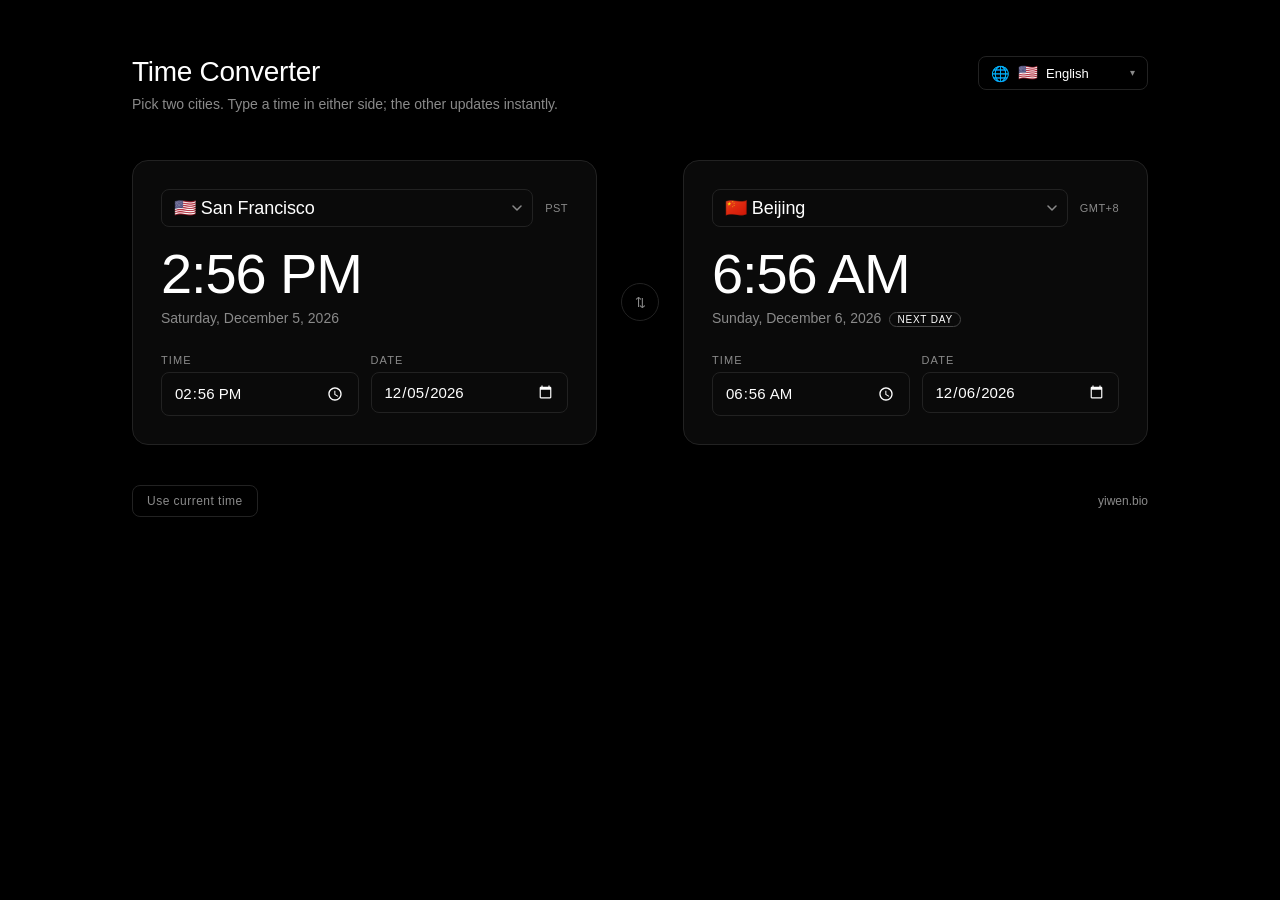
==== commit 274e0476: "Time converter: globe icon + country flags on language picker and cities Co-Authored-By: Claude Opus" ====
--- a/time/index.html
+++ b/time/index.html
@@ -166,20 +166,102 @@
     background-repeat: no-repeat;
     background-position: right 10px center;
   }
-  /* Language select: small, top-right */
-  select.lang-select {
-    font-size: 13px;
-    padding: 8px 30px 8px 12px;
-    background-image: url("data:image/svg+xml;utf8,<svg xmlns='http://www.w3.org/2000/svg' width='10' height='6' viewBox='0 0 10 6'><path d='M1 1l4 4 4-4' stroke='%238a8a8a' stroke-width='1.5' fill='none' stroke-linecap='round' stroke-linejoin='round'/></svg>");
-    background-repeat: no-repeat;
-    background-position: right 10px center;
-    width: auto;
-    min-width: 140px;
-  }
   select option, select optgroup {
     background: #111;
     color: var(--fg);
   }
+  /* Custom language picker --------------------------- */
+  .lang-picker {
+    position: relative;
+    display: inline-block;
+  }
+  .lang-trigger {
+    display: inline-flex;
+    align-items: center;
+    gap: 8px;
+    background: transparent;
+    color: var(--fg);
+    border: 1px solid var(--line);
+    border-radius: 8px;
+    padding: 8px 12px;
+    font-family: inherit;
+    font-size: 13px;
+    cursor: pointer;
+    transition: border-color 0.2s ease;
+    min-width: 170px;
+  }
+  .lang-trigger:hover { border-color: var(--line-hover); }
+  .lang-trigger[aria-expanded="true"] { border-color: var(--fg); }
+  .lang-trigger .globe {
+    font-size: 15px;
+    line-height: 1;
+    /* Make sure emoji color is preserved on Apple platforms */
+  }
+  .lang-trigger .flag {
+    font-size: 16px;
+    line-height: 1;
+    font-family: "Apple Color Emoji", "Segoe UI Emoji", "Noto Color Emoji", sans-serif;
+  }
+  .lang-trigger .current-label {
+    flex: 1;
+    text-align: left;
+    white-space: nowrap;
+  }
+  .lang-trigger .caret {
+    color: var(--muted);
+    font-size: 10px;
+    line-height: 1;
+    transition: transform 0.2s ease;
+  }
+  .lang-trigger[aria-expanded="true"] .caret { transform: rotate(180deg); }
+
+  .lang-menu {
+    position: absolute;
+    top: calc(100% + 6px);
+    right: 0;
+    background: #0f0f0f;
+    border: 1px solid var(--line-hover);
+    border-radius: 10px;
+    padding: 6px;
+    min-width: 200px;
+    max-height: 360px;
+    overflow-y: auto;
+    z-index: 50;
+    box-shadow: 0 12px 32px rgba(0, 0, 0, 0.6);
+  }
+  .lang-menu[hidden] { display: none; }
+  .lang-option {
+    display: flex;
+    align-items: center;
+    gap: 10px;
+    width: 100%;
+    background: transparent;
+    color: var(--fg);
+    border: 0;
+    border-radius: 6px;
+    padding: 8px 10px;
+    font-family: inherit;
+    font-size: 14px;
+    cursor: pointer;
+    text-align: left;
+    transition: background-color 0.15s ease;
+  }
+  .lang-option:hover, .lang-option:focus { background: #1a1a1a; outline: none; }
+  .lang-option.selected { background: #1a1a1a; }
+  .lang-option .flag {
+    font-size: 18px;
+    line-height: 1;
+    font-family: "Apple Color Emoji", "Segoe UI Emoji", "Noto Color Emoji", sans-serif;
+    width: 22px;
+    text-align: center;
+  }
+  .lang-option .check {
+    margin-left: auto;
+    color: var(--muted);
+    font-size: 12px;
+    opacity: 0;
+  }
+  .lang-option.selected .check { opacity: 1; }
   .arrow {
     display: flex;
     align-items: center;
@@ -246,7 +328,8 @@
     h1 { font-size: 22px; }
     header { flex-direction: column; gap: 16px; }
     .lang-wrap { align-self: stretch; }
-    select.lang-select { width: 100%; }
+    .lang-picker, .lang-trigger { width: 100%; }
+    .lang-menu { left: 0; right: 0; }
     .grid {
       grid-template-columns: 1fr;
       gap: 16px;
@@ -269,7 +352,15 @@
         <p class="subtitle" id="page-subtitle">Type a time in either city. The other updates instantly.</p>
       </div>
       <div class="lang-wrap">
-        <select class="lang-select" id="lang-select" aria-label="Language"></select>
+        <div class="lang-picker" id="lang-picker">
+          <button class="lang-trigger" id="lang-trigger" type="button" aria-haspopup="listbox" aria-expanded="false" aria-label="Language">
+            <span class="globe" aria-hidden="true">🌐</span>
+            <span class="flag" id="lang-current-flag" aria-hidden="true">🇺🇸</span>
+            <span class="current-label" id="lang-current-label">English</span>
+            <span class="caret" aria-hidden="true">▾</span>
+          </button>
+          <div class="lang-menu" id="lang-menu" role="listbox" hidden></div>
+        </div>
       </div>
     </header>
 
@@ -329,70 +420,70 @@
   // Display names per language fall back to English; native name shown in () when different.
   const CITIES = [
     // Americas
-    { id: 'sf',  tz: 'America/Los_Angeles', region: 'americas', en: 'San Francisco' },
-    { id: 'la',  tz: 'America/Los_Angeles', region: 'americas', en: 'Los Angeles' },
-    { id: 'sea', tz: 'America/Los_Angeles', region: 'americas', en: 'Seattle' },
-    { id: 'den', tz: 'America/Denver',      region: 'americas', en: 'Denver' },
-    { id: 'chi', tz: 'America/Chicago',     region: 'americas', en: 'Chicago' },
-    { id: 'ny',  tz: 'America/New_York',    region: 'americas', en: 'New York' },
-    { id: 'tor', tz: 'America/Toronto',     region: 'americas', en: 'Toronto' },
-    { id: 'mex', tz: 'America/Mexico_City', region: 'americas', en: 'Mexico City' },
-    { id: 'sao', tz: 'America/Sao_Paulo',   region: 'americas', en: 'São Paulo' },
-    { id: 'bue', tz: 'America/Argentina/Buenos_Aires', region: 'americas', en: 'Buenos Aires' },
-    { id: 'anc', tz: 'America/Anchorage',   region: 'americas', en: 'Anchorage' },
-    { id: 'hnl', tz: 'Pacific/Honolulu',    region: 'americas', en: 'Honolulu' },
+    { id: 'sf',  tz: 'America/Los_Angeles', region: 'americas', flag: '🇺🇸', en: 'San Francisco' },
+    { id: 'la',  tz: 'America/Los_Angeles', region: 'americas', flag: '🇺🇸', en: 'Los Angeles' },
+    { id: 'sea', tz: 'America/Los_Angeles', region: 'americas', flag: '🇺🇸', en: 'Seattle' },
+    { id: 'den', tz: 'America/Denver',      region: 'americas', flag: '🇺🇸', en: 'Denver' },
+    { id: 'chi', tz: 'America/Chicago',     region: 'americas', flag: '🇺🇸', en: 'Chicago' },
+    { id: 'ny',  tz: 'America/New_York',    region: 'americas', flag: '🇺🇸', en: 'New York' },
+    { id: 'tor', tz: 'America/Toronto',     region: 'americas', flag: '🇨🇦', en: 'Toronto' },
+    { id: 'mex', tz: 'America/Mexico_City', region: 'americas', flag: '🇲🇽', en: 'Mexico City' },
+    { id: 'sao', tz: 'America/Sao_Paulo',   region: 'americas', flag: '🇧🇷', en: 'São Paulo' },
+    { id: 'bue', tz: 'America/Argentina/Buenos_Aires', region: 'americas', flag: '🇦🇷', en: 'Buenos Aires' },
+    { id: 'anc', tz: 'America/Anchorage',   region: 'americas', flag: '🇺🇸', en: 'Anchorage' },
+    { id: 'hnl', tz: 'Pacific/Honolulu',    region: 'americas', flag: '🇺🇸', en: 'Honolulu' },
     // Europe & Africa
-    { id: 'lon', tz: 'Europe/London',       region: 'emea', en: 'London' },
-    { id: 'par', tz: 'Europe/Paris',        region: 'emea', en: 'Paris' },
-    { id: 'ber', tz: 'Europe/Berlin',       region: 'emea', en: 'Berlin' },
-    { id: 'mad', tz: 'Europe/Madrid',       region: 'emea', en: 'Madrid' },
-    { id: 'rom', tz: 'Europe/Rome',         region: 'emea', en: 'Rome' },
-    { id: 'ams', tz: 'Europe/Amsterdam',    region: 'emea', en: 'Amsterdam' },
-    { id: 'sto', tz: 'Europe/Stockholm',    region: 'emea', en: 'Stockholm' },
-    { id: 'mos', tz: 'Europe/Moscow',       region: 'emea', en: 'Moscow' },
-    { id: 'ist', tz: 'Europe/Istanbul',     region: 'emea', en: 'Istanbul' },
-    { id: 'cai', tz: 'Africa/Cairo',        region: 'emea', en: 'Cairo' },
-    { id: 'lag', tz: 'Africa/Lagos',        region: 'emea', en: 'Lagos' },
-    { id: 'jnb', tz: 'Africa/Johannesburg', region: 'emea', en: 'Johannesburg' },
+    { id: 'lon', tz: 'Europe/London',       region: 'emea', flag: '🇬🇧', en: 'London' },
+    { id: 'par', tz: 'Europe/Paris',        region: 'emea', flag: '🇫🇷', en: 'Paris' },
+    { id: 'ber', tz: 'Europe/Berlin',       region: 'emea', flag: '🇩🇪', en: 'Berlin' },
+    { id: 'mad', tz: 'Europe/Madrid',       region: 'emea', flag: '🇪🇸', en: 'Madrid' },
+    { id: 'rom', tz: 'Europe/Rome',         region: 'emea', flag: '🇮🇹', en: 'Rome' },
+    { id: 'ams', tz: 'Europe/Amsterdam',    region: 'emea', flag: '🇳🇱', en: 'Amsterdam' },
+    { id: 'sto', tz: 'Europe/Stockholm',    region: 'emea', flag: '🇸🇪', en: 'Stockholm' },
+    { id: 'mos', tz: 'Europe/Moscow',       region: 'emea', flag: '🇷🇺', en: 'Moscow' },
+    { id: 'ist', tz: 'Europe/Istanbul',     region: 'emea', flag: '🇹🇷', en: 'Istanbul' },
+    { id: 'cai', tz: 'Africa/Cairo',        region: 'emea', flag: '🇪🇬', en: 'Cairo' },
+    { id: 'lag', tz: 'Africa/Lagos',        region: 'emea', flag: '🇳🇬', en: 'Lagos' },
+    { id: 'jnb', tz: 'Africa/Johannesburg', region: 'emea', flag: '🇿🇦', en: 'Johannesburg' },
     // Middle East & Asia
-    { id: 'dxb', tz: 'Asia/Dubai',          region: 'asia', en: 'Dubai' },
-    { id: 'thr', tz: 'Asia/Tehran',         region: 'asia', en: 'Tehran' },
-    { id: 'bom', tz: 'Asia/Kolkata',        region: 'asia', en: 'Mumbai' },
-    { id: 'del', tz: 'Asia/Kolkata',        region: 'asia', en: 'Delhi' },
-    { id: 'bkk', tz: 'Asia/Bangkok',        region: 'asia', en: 'Bangkok' },
-    { id: 'sin', tz: 'Asia/Singapore',      region: 'asia', en: 'Singapore' },
-    { id: 'jkt', tz: 'Asia/Jakarta',        region: 'asia', en: 'Jakarta' },
-    { id: 'mnl', tz: 'Asia/Manila',         region: 'asia', en: 'Manila' },
-    { id: 'hkg', tz: 'Asia/Hong_Kong',      region: 'asia', en: 'Hong Kong' },
-    { id: 'bjs', tz: 'Asia/Shanghai',       region: 'asia', en: 'Beijing' },
-    { id: 'sha', tz: 'Asia/Shanghai',       region: 'asia', en: 'Shanghai' },
-    { id: 'tpe', tz: 'Asia/Taipei',         region: 'asia', en: 'Taipei' },
-    { id: 'tyo', tz: 'Asia/Tokyo',          region: 'asia', en: 'Tokyo' },
-    { id: 'osa', tz: 'Asia/Tokyo',          region: 'asia', en: 'Osaka' },
-    { id: 'sel', tz: 'Asia/Seoul',          region: 'asia', en: 'Seoul' },
+    { id: 'dxb', tz: 'Asia/Dubai',          region: 'asia', flag: '🇦🇪', en: 'Dubai' },
+    { id: 'thr', tz: 'Asia/Tehran',         region: 'asia', flag: '🇮🇷', en: 'Tehran' },
+    { id: 'bom', tz: 'Asia/Kolkata',        region: 'asia', flag: '🇮🇳', en: 'Mumbai' },
+    { id: 'del', tz: 'Asia/Kolkata',        region: 'asia', flag: '🇮🇳', en: 'Delhi' },
+    { id: 'bkk', tz: 'Asia/Bangkok',        region: 'asia', flag: '🇹🇭', en: 'Bangkok' },
+    { id: 'sin', tz: 'Asia/Singapore',      region: 'asia', flag: '🇸🇬', en: 'Singapore' },
+    { id: 'jkt', tz: 'Asia/Jakarta',        region: 'asia', flag: '🇮🇩', en: 'Jakarta' },
+    { id: 'mnl', tz: 'Asia/Manila',         region: 'asia', flag: '🇵🇭', en: 'Manila' },
+    { id: 'hkg', tz: 'Asia/Hong_Kong',      region: 'asia', flag: '🇭🇰', en: 'Hong Kong' },
+    { id: 'bjs', tz: 'Asia/Shanghai',       region: 'asia', flag: '🇨🇳', en: 'Beijing' },
+    { id: 'sha', tz: 'Asia/Shanghai',       region: 'asia', flag: '🇨🇳', en: 'Shanghai' },
+    { id: 'tpe', tz: 'Asia/Taipei',         region: 'asia', flag: '🇹🇼', en: 'Taipei' },
+    { id: 'tyo', tz: 'Asia/Tokyo',          region: 'asia', flag: '🇯🇵', en: 'Tokyo' },
+    { id: 'osa', tz: 'Asia/Tokyo',          region: 'asia', flag: '🇯🇵', en: 'Osaka' },
+    { id: 'sel', tz: 'Asia/Seoul',          region: 'asia', flag: '🇰🇷', en: 'Seoul' },
     // Oceania
-    { id: 'syd', tz: 'Australia/Sydney',    region: 'oceania', en: 'Sydney' },
-    { id: 'mel', tz: 'Australia/Melbourne', region: 'oceania', en: 'Melbourne' },
-    { id: 'per', tz: 'Australia/Perth',     region: 'oceania', en: 'Perth' },
-    { id: 'akl', tz: 'Pacific/Auckland',    region: 'oceania', en: 'Auckland' },
+    { id: 'syd', tz: 'Australia/Sydney',    region: 'oceania', flag: '🇦🇺', en: 'Sydney' },
+    { id: 'mel', tz: 'Australia/Melbourne', region: 'oceania', flag: '🇦🇺', en: 'Melbourne' },
+    { id: 'per', tz: 'Australia/Perth',     region: 'oceania', flag: '🇦🇺', en: 'Perth' },
+    { id: 'akl', tz: 'Pacific/Auckland',    region: 'oceania', flag: '🇳🇿', en: 'Auckland' },
     // UTC
-    { id: 'utc', tz: 'UTC',                 region: 'utc', en: 'UTC' },
+    { id: 'utc', tz: 'UTC',                 region: 'utc', flag: '🌐', en: 'UTC' },
   ];
 
   // ---------- Localization ----------
   const LANGS = [
-    { code: 'en',    label: 'English',    bcp47: 'en-US' },
-    { code: 'zh',    label: '中文',       bcp47: 'zh-CN' },
-    { code: 'zh-tw', label: '繁體中文',   bcp47: 'zh-TW' },
-    { code: 'ja',    label: '日本語',     bcp47: 'ja-JP' },
-    { code: 'ko',    label: '한국어',     bcp47: 'ko-KR' },
-    { code: 'es',    label: 'Español',    bcp47: 'es-ES' },
-    { code: 'fr',    label: 'Français',   bcp47: 'fr-FR' },
-    { code: 'de',    label: 'Deutsch',    bcp47: 'de-DE' },
-    { code: 'pt',    label: 'Português',  bcp47: 'pt-BR' },
-    { code: 'ru',    label: 'Русский',    bcp47: 'ru-RU' },
-    { code: 'ar',    label: 'العربية',     bcp47: 'ar-EG' },
-    { code: 'hi',    label: 'हिन्दी',         bcp47: 'hi-IN' },
+    { code: 'en',    label: 'English',    flag: '🇺🇸', bcp47: 'en-US' },
+    { code: 'zh',    label: '中文',       flag: '🇨🇳', bcp47: 'zh-CN' },
+    { code: 'zh-tw', label: '繁體中文',   flag: '🇹🇼', bcp47: 'zh-TW' },
+    { code: 'ja',    label: '日本語',     flag: '🇯🇵', bcp47: 'ja-JP' },
+    { code: 'ko',    label: '한국어',     flag: '🇰🇷', bcp47: 'ko-KR' },
+    { code: 'es',    label: 'Español',    flag: '🇪🇸', bcp47: 'es-ES' },
+    { code: 'fr',    label: 'Français',   flag: '🇫🇷', bcp47: 'fr-FR' },
+    { code: 'de',    label: 'Deutsch',    flag: '🇩🇪', bcp47: 'de-DE' },
+    { code: 'pt',    label: 'Português',  flag: '🇧🇷', bcp47: 'pt-BR' },
+    { code: 'ru',    label: 'Русский',    flag: '🇷🇺', bcp47: 'ru-RU' },
+    { code: 'ar',    label: 'العربية',     flag: '🇦🇪', bcp47: 'ar-EG' },
+    { code: 'hi',    label: 'हिन्दी',         flag: '🇮🇳', bcp47: 'hi-IN' },
   ];
 
   const STRINGS = {
@@ -457,7 +548,11 @@
   const $ = (id) => document.getElementById(id);
   const els = {
     pageTitle: $('page-title'), pageSubtitle: $('page-subtitle'),
-    langSelect: $('lang-select'),
+    langPicker: $('lang-picker'),
+    langTrigger: $('lang-trigger'),
+    langMenu: $('lang-menu'),
+    langCurrentFlag: $('lang-current-flag'),
+    langCurrentLabel: $('lang-current-label'),
     cityA: $('city-a'), cityB: $('city-b'),
     tzA: $('tz-a'), tzB: $('tz-b'),
     dispA: $('display-a'), dispB: $('display-b'),
@@ -559,14 +654,51 @@
   }
 
   function populateLangs() {
-    els.langSelect.innerHTML = '';
+    els.langMenu.innerHTML = '';
     for (const L of LANGS) {
-      const opt = document.createElement('option');
-      opt.value = L.code;
-      opt.textContent = L.label;
-      if (L.code === lang) opt.selected = true;
-      els.langSelect.appendChild(opt);
+      const btn = document.createElement('button');
+      btn.type = 'button';
+      btn.className = 'lang-option' + (L.code === lang ? ' selected' : '');
+      btn.setAttribute('role', 'option');
+      btn.setAttribute('data-code', L.code);
+      btn.setAttribute('aria-selected', L.code === lang ? 'true' : 'false');
+      btn.innerHTML =
+        `<span class="flag" aria-hidden="true">${L.flag}</span>` +
+        `<span class="label">${L.label}</span>` +
+        `<span class="check" aria-hidden="true">✓</span>`;
+      btn.addEventListener('click', () => selectLang(L.code));
+      els.langMenu.appendChild(btn);
     }
+    updateLangTrigger();
+  }
+
+  function updateLangTrigger() {
+    const L = LANGS.find(l => l.code === lang) || LANGS[0];
+    els.langCurrentFlag.textContent = L.flag;
+    els.langCurrentLabel.textContent = L.label;
+  }
+
+  function openLangMenu() {
+    els.langMenu.hidden = false;
+    els.langTrigger.setAttribute('aria-expanded', 'true');
+  }
+  function closeLangMenu() {
+    els.langMenu.hidden = true;
+    els.langTrigger.setAttribute('aria-expanded', 'false');
+  }
+  function toggleLangMenu() {
+    if (els.langMenu.hidden) openLangMenu(); else closeLangMenu();
+  }
+
+  function selectLang(code) {
+    lang = code;
+    LS.set('tc.lang', lang);
+    applyStaticStrings();
+    populateLangs();
+    populateCities(els.cityA, cityAId);
+    populateCities(els.cityB, cityBId);
+    render();
+    closeLangMenu();
   }
 
   function populateCities(selectEl, selectedId) {
@@ -589,7 +721,8 @@
         const opt = document.createElement('option');
         opt.value = c.id;
         const native = cityDisplayName(c, lang);
-        opt.textContent = native === c.en ? c.en : `${native} (${c.en})`;
+        const name = native === c.en ? c.en : `${native} (${c.en})`;
+        opt.textContent = `${c.flag}  ${name}`;
         if (c.id === selectedId) opt.selected = true;
         og.appendChild(opt);
       }
@@ -690,13 +823,15 @@
     render();
   });
 
-  els.langSelect.addEventListener('change', (e) => {
-    lang = e.target.value;
-    LS.set('tc.lang', lang);
-    applyStaticStrings();
-    populateCities(els.cityA, cityAId);
-    populateCities(els.cityB, cityBId);
-    render();
+  els.langTrigger.addEventListener('click', (e) => {
+    e.stopPropagation();
+    toggleLangMenu();
+  });
+  document.addEventListener('click', (e) => {
+    if (!els.langPicker.contains(e.target)) closeLangMenu();
+  });
+  document.addEventListener('keydown', (e) => {
+    if (e.key === 'Escape' && !els.langMenu.hidden) closeLangMenu();
   });
 
   els.btnNow.addEventListener('click', () => {
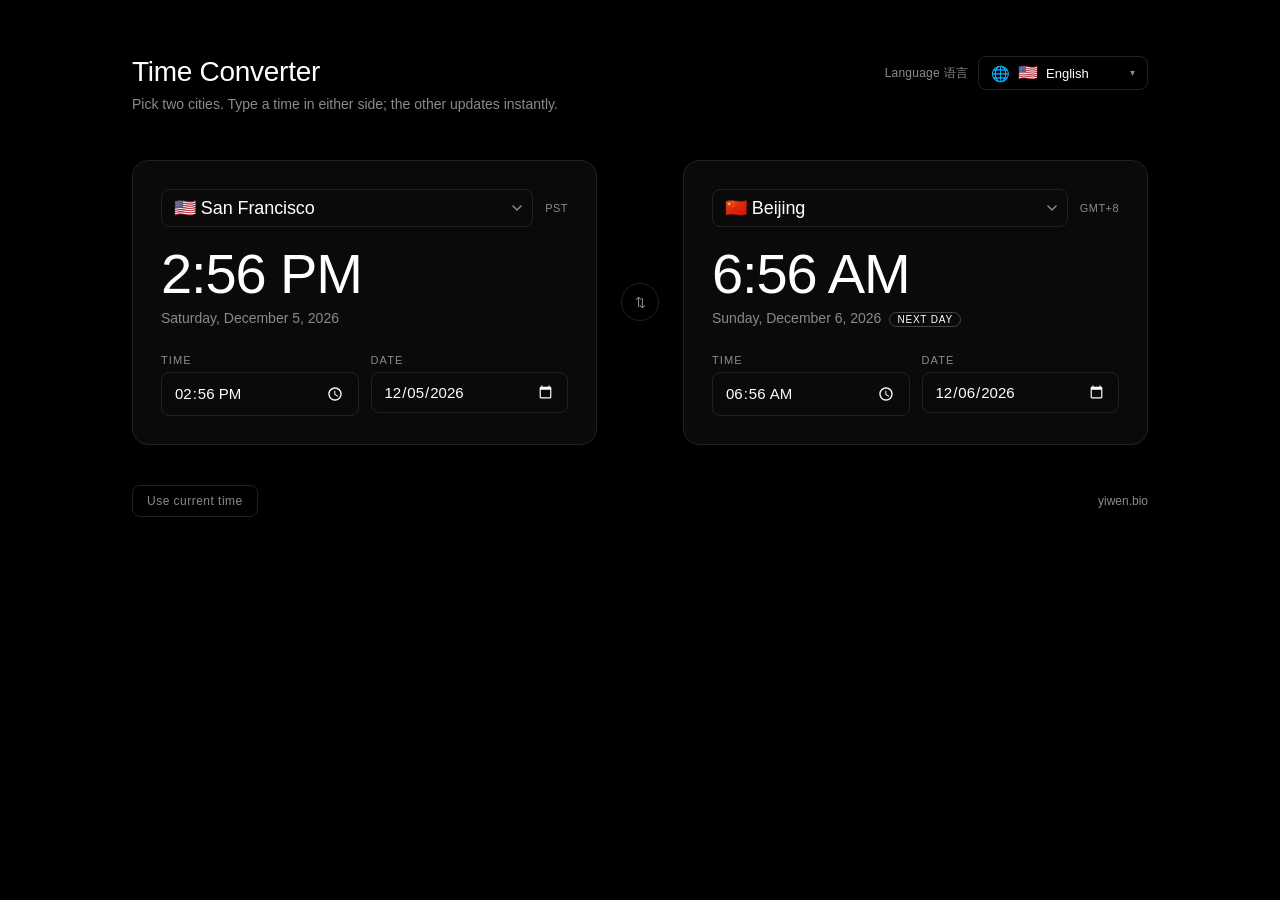
==== commit 2d8cbde4: "Time converter: add 'Language 语言' caption beside picker Co-Authored-By: Claude Opus 4.7 (1M context)" ====
--- a/time/index.html
+++ b/time/index.html
@@ -53,6 +53,15 @@
   }
   .lang-wrap {
     flex-shrink: 0;
+    display: flex;
+    align-items: center;
+    gap: 10px;
+  }
+  .lang-caption {
+    font-size: 12px;
+    color: var(--muted);
+    letter-spacing: 0.02em;
+    white-space: nowrap;
   }
   .grid {
     display: grid;
@@ -324,23 +333,108 @@
   }
 
   @media (max-width: 720px) {
-    .page { padding: 32px 20px 60px; }
-    h1 { font-size: 22px; }
-    header { flex-direction: column; gap: 16px; }
-    .lang-wrap { align-self: stretch; }
-    .lang-picker, .lang-trigger { width: 100%; }
-    .lang-menu { left: 0; right: 0; }
+    html, body { overflow: hidden; height: 100%; }
+    .page {
+      padding: 14px 14px 14px;
+      height: 100vh;
+      height: 100dvh;
+      max-width: none;
+      display: flex;
+      flex-direction: column;
+      gap: 10px;
+    }
+    header {
+      flex-direction: row;
+      align-items: center;
+      gap: 10px;
+      margin-bottom: 0;
+    }
+    .header-text { flex: 1; min-width: 0; }
+    h1 { font-size: 16px; margin: 0; font-weight: 600; letter-spacing: -0.005em; }
+    .subtitle { display: none; }
+    .lang-wrap { flex-shrink: 0; gap: 6px; }
+    .lang-caption { font-size: 10px; line-height: 1.1; }
+    .lang-picker { width: auto; }
+    .lang-trigger {
+      width: auto;
+      min-width: 0;
+      padding: 6px 10px;
+      font-size: 12px;
+      gap: 6px;
+    }
+    .lang-trigger .globe { font-size: 13px; }
+    .lang-trigger .flag { font-size: 14px; }
+    .lang-trigger .current-label {
+      max-width: 80px;
+      overflow: hidden;
+      text-overflow: ellipsis;
+    }
+    .lang-menu { left: auto; right: 0; min-width: 180px; max-height: 60vh; }
+
     .grid {
       grid-template-columns: 1fr;
-      gap: 16px;
-    }
-    .arrow {
-      padding: 4px 0;
-    }
-    .swap:hover { transform: rotate(90deg); }
-    .swap { transform: rotate(90deg); }
-    .card { padding: 22px; }
-    .big-time { font-size: 44px; }
+      gap: 8px;
+      flex: 1;
+      min-height: 0;
+      align-items: stretch;
+    }
+    .card {
+      padding: 12px 14px;
+      border-radius: 12px;
+      display: flex;
+      flex-direction: column;
+      justify-content: center;
+    }
+    .city-row { margin-bottom: 8px; gap: 8px; }
+    select.city-select {
+      font-size: 14px;
+      font-weight: 500;
+      padding: 6px 28px 6px 10px;
+    }
+    .tz { font-size: 10px; }
+    .big-time {
+      font-size: 32px;
+      line-height: 1;
+      margin-bottom: 3px;
+    }
+    .big-date {
+      font-size: 11px;
+      margin-bottom: 10px;
+      min-height: 14px;
+    }
+    .day-offset { font-size: 9px; padding: 1px 5px; margin-left: 6px; }
+    .inputs { gap: 6px; }
+    .field { gap: 3px; }
+    .field label { font-size: 9px; letter-spacing: 0.08em; }
+    input[type="time"], input[type="date"] {
+      font-size: 13px;
+      padding: 6px 8px;
+      border-radius: 6px;
+    }
+
+    .arrow { padding: 0; }
+    .swap {
+      width: 28px;
+      height: 28px;
+      transform: rotate(90deg);
+      font-size: 12px;
+    }
+    .swap:hover { transform: rotate(270deg); }
+
+    .footer {
+      margin-top: 0;
+      font-size: 11px;
+    }
+    .btn { padding: 6px 10px; font-size: 11px; }
+  }
+
+  /* Very small phones (< 380px wide or very short screens) */
+  @media (max-width: 720px) and (max-height: 700px) {
+    .page { padding: 10px 12px; gap: 6px; }
+    .card { padding: 10px 12px; }
+    .big-time { font-size: 28px; }
+    .big-date { margin-bottom: 6px; }
+    .city-row { margin-bottom: 6px; }
   }
 </style>
 </head>
@@ -352,6 +446,7 @@
         <p class="subtitle" id="page-subtitle">Type a time in either city. The other updates instantly.</p>
       </div>
       <div class="lang-wrap">
+        <span class="lang-caption" aria-hidden="true">Language 语言</span>
         <div class="lang-picker" id="lang-picker">
           <button class="lang-trigger" id="lang-trigger" type="button" aria-haspopup="listbox" aria-expanded="false" aria-label="Language">
             <span class="globe" aria-hidden="true">🌐</span>
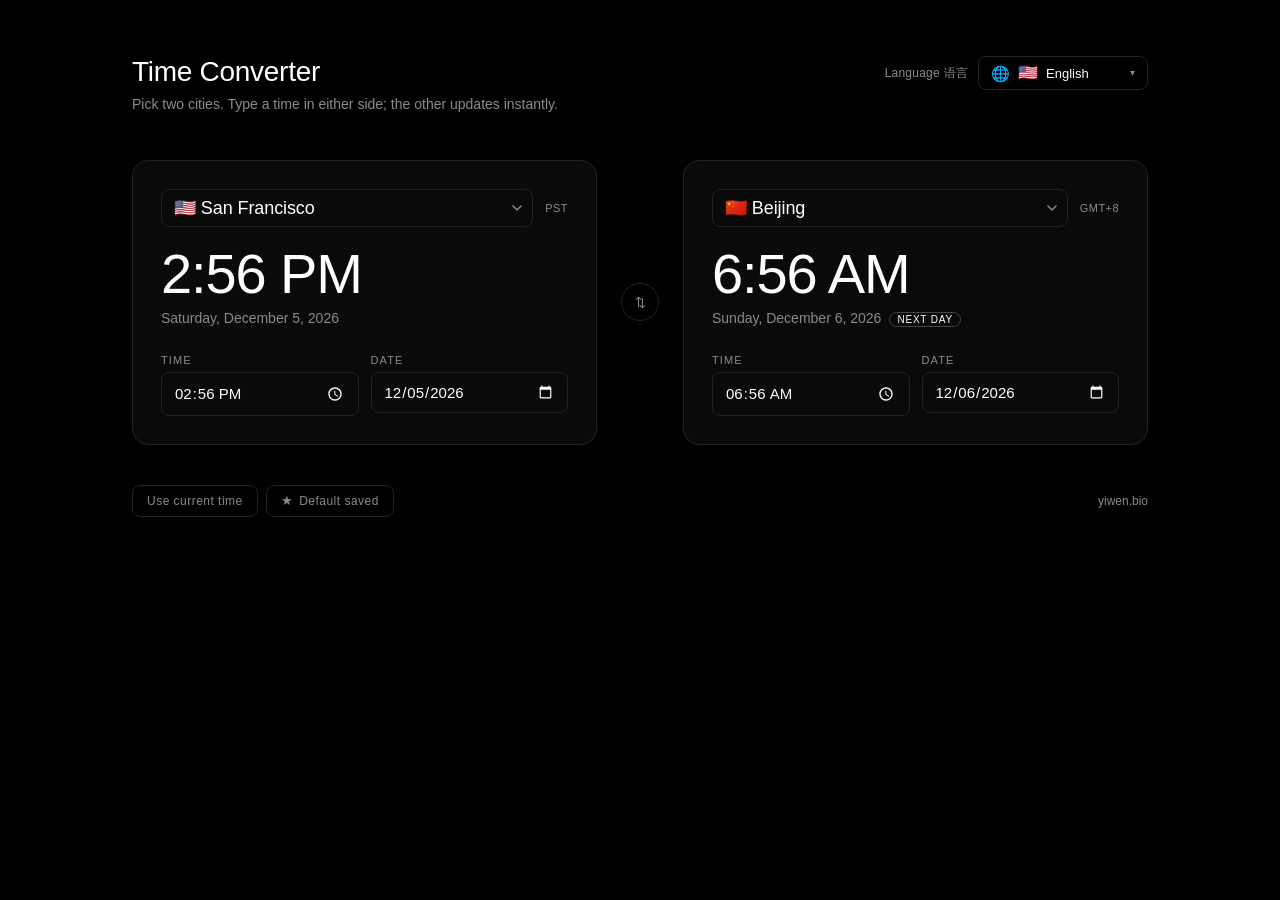
==== commit f31ded39: "Time converter: save-as-default cities, persisted in localStorage Co-Authored-By: Claude Opus 4.7 (1" ====
--- a/time/index.html
+++ b/time/index.html
@@ -288,6 +288,12 @@
     font-size: 12px;
     color: var(--muted);
   }
+  .footer-left {
+    display: flex;
+    gap: 8px;
+    flex-wrap: wrap;
+    align-items: center;
+  }
   .btn {
     background: transparent;
     color: var(--muted);
@@ -298,11 +304,43 @@
     font-size: 12px;
     letter-spacing: 0.04em;
     cursor: pointer;
-    transition: border-color 0.2s ease, color 0.2s ease;
+    transition: border-color 0.2s ease, color 0.2s ease, background-color 0.2s ease;
+    display: inline-flex;
+    align-items: center;
+    gap: 6px;
   }
   .btn:hover {
     border-color: var(--line-hover);
     color: var(--fg);
+  }
+  .save-default .star {
+    color: #d4b46a;
+    font-size: 13px;
+    line-height: 1;
+    transition: color 0.2s ease;
+  }
+  /* "unsaved" (current ≠ default): active orange star, brighter label */
+  .save-default:not(.saved) {
+    color: var(--fg);
+    border-color: var(--line-hover);
+  }
+  .save-default:not(.saved):hover {
+    border-color: #d4b46a;
+  }
+  /* "saved" state: muted */
+  .save-default.saved {
+    color: var(--muted);
+    border-color: var(--line);
+  }
+  .save-default.saved .star {
+    color: var(--muted);
+  }
+  .save-default.just-saved {
+    border-color: #d4b46a;
+    color: #d4b46a;
+  }
+  .save-default.just-saved .star {
+    color: #d4b46a;
   }
   .home-link {
     color: var(--muted);
@@ -424,8 +462,11 @@
     .footer {
       margin-top: 0;
       font-size: 11px;
-    }
-    .btn { padding: 6px 10px; font-size: 11px; }
+      gap: 8px;
+    }
+    .footer-left { gap: 6px; }
+    .btn { padding: 6px 9px; font-size: 11px; gap: 4px; }
+    .save-default .star { font-size: 11px; }
   }
 
   /* Very small phones (< 380px wide or very short screens) */
@@ -504,7 +545,13 @@
     </div>
 
     <div class="footer">
-      <button class="btn" id="btn-now">Use current time</button>
+      <div class="footer-left">
+        <button class="btn" id="btn-now">Use current time</button>
+        <button class="btn save-default" id="btn-save-default" type="button">
+          <span class="star" aria-hidden="true">★</span>
+          <span class="label" id="save-default-label">Save as default</span>
+        </button>
+      </div>
       <a class="home-link" href="/">yiwen.bio</a>
     </div>
   </div>
@@ -582,18 +629,18 @@
   ];
 
   const STRINGS = {
-    en:    { title: 'Time Converter', subtitle: 'Pick two cities. Type a time in either side; the other updates instantly.', time: 'Time', date: 'Date', now: 'Use current time', nextDay: 'Next day', prevDay: 'Prev day', regions: { americas: 'Americas', emea: 'Europe & Africa', asia: 'Middle East & Asia', oceania: 'Oceania', utc: 'UTC' } },
-    zh:    { title: '时间转换器', subtitle: '选择两个城市，在任一侧输入时间，另一侧会同步更新。', time: '时间', date: '日期', now: '使用当前时间', nextDay: '次日', prevDay: '前一日', regions: { americas: '美洲', emea: '欧洲与非洲', asia: '中东与亚洲', oceania: '大洋洲', utc: 'UTC' } },
-    'zh-tw': { title: '時間轉換器', subtitle: '選擇兩個城市，在任一側輸入時間，另一側會同步更新。', time: '時間', date: '日期', now: '使用目前時間', nextDay: '次日', prevDay: '前一日', regions: { americas: '美洲', emea: '歐洲與非洲', asia: '中東與亞洲', oceania: '大洋洲', utc: 'UTC' } },
-    ja:    { title: '時刻コンバーター', subtitle: '2つの都市を選び、どちらかに時刻を入力すると、もう一方が即座に更新されます。', time: '時刻', date: '日付', now: '現在時刻を使用', nextDay: '翌日', prevDay: '前日', regions: { americas: 'アメリカ', emea: 'ヨーロッパ・アフリカ', asia: '中東・アジア', oceania: 'オセアニア', utc: 'UTC' } },
-    ko:    { title: '시간 변환기', subtitle: '두 도시를 선택하세요. 한쪽에 시간을 입력하면 다른 쪽이 즉시 갱신됩니다.', time: '시간', date: '날짜', now: '현재 시각 사용', nextDay: '다음 날', prevDay: '전날', regions: { americas: '아메리카', emea: '유럽 및 아프리카', asia: '중동 및 아시아', oceania: '오세아니아', utc: 'UTC' } },
-    es:    { title: 'Conversor de hora', subtitle: 'Elige dos ciudades. Escribe una hora en cualquier lado y la otra se actualiza al instante.', time: 'Hora', date: 'Fecha', now: 'Usar hora actual', nextDay: 'Día siguiente', prevDay: 'Día anterior', regions: { americas: 'América', emea: 'Europa y África', asia: 'Oriente Medio y Asia', oceania: 'Oceanía', utc: 'UTC' } },
-    fr:    { title: "Convertisseur d'heure", subtitle: 'Choisissez deux villes. Tapez une heure d\'un côté, l\'autre se met à jour instantanément.', time: 'Heure', date: 'Date', now: "Utiliser l'heure actuelle", nextDay: 'Jour suivant', prevDay: 'Jour précédent', regions: { americas: 'Amériques', emea: 'Europe et Afrique', asia: 'Moyen-Orient et Asie', oceania: 'Océanie', utc: 'UTC' } },
-    de:    { title: 'Zeitumrechner', subtitle: 'Wähle zwei Städte. Gib auf einer Seite eine Uhrzeit ein — die andere aktualisiert sich sofort.', time: 'Uhrzeit', date: 'Datum', now: 'Aktuelle Zeit verwenden', nextDay: 'Folgetag', prevDay: 'Vortag', regions: { americas: 'Amerika', emea: 'Europa & Afrika', asia: 'Naher Osten & Asien', oceania: 'Ozeanien', utc: 'UTC' } },
-    pt:    { title: 'Conversor de horário', subtitle: 'Escolha duas cidades. Digite uma hora em qualquer lado e o outro se atualiza instantaneamente.', time: 'Hora', date: 'Data', now: 'Usar hora atual', nextDay: 'Dia seguinte', prevDay: 'Dia anterior', regions: { americas: 'Américas', emea: 'Europa e África', asia: 'Oriente Médio e Ásia', oceania: 'Oceania', utc: 'UTC' } },
-    ru:    { title: 'Конвертер времени', subtitle: 'Выберите два города. Введите время с любой стороны — другая обновится мгновенно.', time: 'Время', date: 'Дата', now: 'Текущее время', nextDay: 'След. день', prevDay: 'Пред. день', regions: { americas: 'Америка', emea: 'Европа и Африка', asia: 'Ближний Восток и Азия', oceania: 'Океания', utc: 'UTC' } },
-    ar:    { title: 'محوّل التوقيت', subtitle: 'اختر مدينتين. اكتب الوقت في أي جانب ليتحدث الجانب الآخر فورًا.', time: 'الوقت', date: 'التاريخ', now: 'استخدام الوقت الحالي', nextDay: 'اليوم التالي', prevDay: 'اليوم السابق', regions: { americas: 'الأمريكتان', emea: 'أوروبا وأفريقيا', asia: 'الشرق الأوسط وآسيا', oceania: 'أوقيانوسيا', utc: 'التوقيت العالمي' } },
-    hi:    { title: 'समय कन्वर्टर', subtitle: 'दो शहर चुनें। किसी भी ओर समय टाइप करें — दूसरी ओर तुरंत अपडेट हो जाएगी।', time: 'समय', date: 'तारीख', now: 'वर्तमान समय', nextDay: 'अगला दिन', prevDay: 'पिछला दिन', regions: { americas: 'अमेरिका', emea: 'यूरोप और अफ्रीका', asia: 'मध्य पूर्व और एशिया', oceania: 'ओशिनिया', utc: 'UTC' } },
+    en:    { title: 'Time Converter', subtitle: 'Pick two cities. Type a time in either side; the other updates instantly.', time: 'Time', date: 'Date', now: 'Use current time', saveDefault: 'Save as default', defaultSaved: 'Default saved', justSaved: 'Saved!', nextDay: 'Next day', prevDay: 'Prev day', regions: { americas: 'Americas', emea: 'Europe & Africa', asia: 'Middle East & Asia', oceania: 'Oceania', utc: 'UTC' } },
+    zh:    { title: '时间转换器', subtitle: '选择两个城市，在任一侧输入时间，另一侧会同步更新。', time: '时间', date: '日期', now: '使用当前时间', saveDefault: '保存为默认', defaultSaved: '默认已保存', justSaved: '已保存！', nextDay: '次日', prevDay: '前一日', regions: { americas: '美洲', emea: '欧洲与非洲', asia: '中东与亚洲', oceania: '大洋洲', utc: 'UTC' } },
+    'zh-tw': { title: '時間轉換器', subtitle: '選擇兩個城市，在任一側輸入時間，另一側會同步更新。', time: '時間', date: '日期', now: '使用目前時間', saveDefault: '儲存為預設', defaultSaved: '預設已儲存', justSaved: '已儲存！', nextDay: '次日', prevDay: '前一日', regions: { americas: '美洲', emea: '歐洲與非洲', asia: '中東與亞洲', oceania: '大洋洲', utc: 'UTC' } },
+    ja:    { title: '時刻コンバーター', subtitle: '2つの都市を選び、どちらかに時刻を入力すると、もう一方が即座に更新されます。', time: '時刻', date: '日付', now: '現在時刻を使用', saveDefault: 'デフォルトに保存', defaultSaved: 'デフォルト保存済み', justSaved: '保存しました！', nextDay: '翌日', prevDay: '前日', regions: { americas: 'アメリカ', emea: 'ヨーロッパ・アフリカ', asia: '中東・アジア', oceania: 'オセアニア', utc: 'UTC' } },
+    ko:    { title: '시간 변환기', subtitle: '두 도시를 선택하세요. 한쪽에 시간을 입력하면 다른 쪽이 즉시 갱신됩니다.', time: '시간', date: '날짜', now: '현재 시각 사용', saveDefault: '기본값으로 저장', defaultSaved: '기본값 저장됨', justSaved: '저장됨!', nextDay: '다음 날', prevDay: '전날', regions: { americas: '아메리카', emea: '유럽 및 아프리카', asia: '중동 및 아시아', oceania: '오세아니아', utc: 'UTC' } },
+    es:    { title: 'Conversor de hora', subtitle: 'Elige dos ciudades. Escribe una hora en cualquier lado y la otra se actualiza al instante.', time: 'Hora', date: 'Fecha', now: 'Usar hora actual', saveDefault: 'Guardar por defecto', defaultSaved: 'Predeterminado guardado', justSaved: '¡Guardado!', nextDay: 'Día siguiente', prevDay: 'Día anterior', regions: { americas: 'América', emea: 'Europa y África', asia: 'Oriente Medio y Asia', oceania: 'Oceanía', utc: 'UTC' } },
+    fr:    { title: "Convertisseur d'heure", subtitle: 'Choisissez deux villes. Tapez une heure d\'un côté, l\'autre se met à jour instantanément.', time: 'Heure', date: 'Date', now: "Utiliser l'heure actuelle", saveDefault: 'Enregistrer par défaut', defaultSaved: 'Par défaut enregistré', justSaved: 'Enregistré !', nextDay: 'Jour suivant', prevDay: 'Jour précédent', regions: { americas: 'Amériques', emea: 'Europe et Afrique', asia: 'Moyen-Orient et Asie', oceania: 'Océanie', utc: 'UTC' } },
+    de:    { title: 'Zeitumrechner', subtitle: 'Wähle zwei Städte. Gib auf einer Seite eine Uhrzeit ein — die andere aktualisiert sich sofort.', time: 'Uhrzeit', date: 'Datum', now: 'Aktuelle Zeit verwenden', saveDefault: 'Als Standard speichern', defaultSaved: 'Standard gespeichert', justSaved: 'Gespeichert!', nextDay: 'Folgetag', prevDay: 'Vortag', regions: { americas: 'Amerika', emea: 'Europa & Afrika', asia: 'Naher Osten & Asien', oceania: 'Ozeanien', utc: 'UTC' } },
+    pt:    { title: 'Conversor de horário', subtitle: 'Escolha duas cidades. Digite uma hora em qualquer lado e o outro se atualiza instantaneamente.', time: 'Hora', date: 'Data', now: 'Usar hora atual', saveDefault: 'Salvar como padrão', defaultSaved: 'Padrão salvo', justSaved: 'Salvo!', nextDay: 'Dia seguinte', prevDay: 'Dia anterior', regions: { americas: 'Américas', emea: 'Europa e África', asia: 'Oriente Médio e Ásia', oceania: 'Oceania', utc: 'UTC' } },
+    ru:    { title: 'Конвертер времени', subtitle: 'Выберите два города. Введите время с любой стороны — другая обновится мгновенно.', time: 'Время', date: 'Дата', now: 'Текущее время', saveDefault: 'Сохранить по умолчанию', defaultSaved: 'Сохранено', justSaved: 'Сохранено!', nextDay: 'След. день', prevDay: 'Пред. день', regions: { americas: 'Америка', emea: 'Европа и Африка', asia: 'Ближний Восток и Азия', oceania: 'Океания', utc: 'UTC' } },
+    ar:    { title: 'محوّل التوقيت', subtitle: 'اختر مدينتين. اكتب الوقت في أي جانب ليتحدث الجانب الآخر فورًا.', time: 'الوقت', date: 'التاريخ', now: 'استخدام الوقت الحالي', saveDefault: 'حفظ كافتراضي', defaultSaved: 'تم حفظ الافتراضي', justSaved: 'تم الحفظ!', nextDay: 'اليوم التالي', prevDay: 'اليوم السابق', regions: { americas: 'الأمريكتان', emea: 'أوروبا وأفريقيا', asia: 'الشرق الأوسط وآسيا', oceania: 'أوقيانوسيا', utc: 'التوقيت العالمي' } },
+    hi:    { title: 'समय कन्वर्टर', subtitle: 'दो शहर चुनें। किसी भी ओर समय टाइप करें — दूसरी ओर तुरंत अपडेट हो जाएगी।', time: 'समय', date: 'तारीख', now: 'वर्तमान समय', saveDefault: 'डिफ़ॉल्ट के रूप में सहेजें', defaultSaved: 'डिफ़ॉल्ट सहेजा गया', justSaved: 'सहेजा गया!', nextDay: 'अगला दिन', prevDay: 'पिछला दिन', regions: { americas: 'अमेरिका', emea: 'यूरोप और अफ्रीका', asia: 'मध्य पूर्व और एशिया', oceania: 'ओशिनिया', utc: 'UTC' } },
   };
 
   // City name overrides: for languages where city names differ meaningfully from English.
@@ -657,6 +704,8 @@
     labelTimeA: $('label-time-a'), labelDateA: $('label-date-a'),
     labelTimeB: $('label-time-b'), labelDateB: $('label-date-b'),
     btnNow: $('btn-now'), swap: $('swap'),
+    btnSaveDefault: $('btn-save-default'),
+    saveDefaultLabel: $('save-default-label'),
   };
 
   // ---------- State (persisted) ----------
@@ -665,11 +714,27 @@
     set(k, v) { try { localStorage.setItem(k, v); } catch {} },
   };
 
-  let lang = LS.get('tc.lang', detectLang());
-  let cityAId = LS.get('tc.cityA', 'sf');
-  let cityBId = LS.get('tc.cityB', 'bjs');
+  // Storage keys
+  const K_LANG = 'tc.lang';
+  const K_DEFAULT_A = 'tc.defaultCityA';
+  const K_DEFAULT_B = 'tc.defaultCityB';
+
+  // One-time migration: previous versions auto-saved last-used cities under
+  // tc.cityA / tc.cityB. Promote those to explicit defaults if no defaults set.
+  if (!LS.get(K_DEFAULT_A) && LS.get('tc.cityA')) LS.set(K_DEFAULT_A, LS.get('tc.cityA'));
+  if (!LS.get(K_DEFAULT_B) && LS.get('tc.cityB')) LS.set(K_DEFAULT_B, LS.get('tc.cityB'));
+
+  let lang = LS.get(K_LANG, detectLang());
+  let cityAId = LS.get(K_DEFAULT_A, 'sf');
+  let cityBId = LS.get(K_DEFAULT_B, 'bjs');
   if (!CITIES.find(c => c.id === cityAId)) cityAId = 'sf';
   if (!CITIES.find(c => c.id === cityBId)) cityBId = 'bjs';
+
+  function getSavedDefaultA() { return LS.get(K_DEFAULT_A, 'sf'); }
+  function getSavedDefaultB() { return LS.get(K_DEFAULT_B, 'bjs'); }
+  function isCurrentDefault() {
+    return cityAId === getSavedDefaultA() && cityBId === getSavedDefaultB();
+  }
 
   function detectLang() {
     const nav = (navigator.language || 'en').toLowerCase();
@@ -836,6 +901,7 @@
     els.labelDateA.textContent = t.date;
     els.labelDateB.textContent = t.date;
     els.btnNow.textContent = t.now;
+    updateSaveButton();
   }
 
   // ---------- Render ----------
@@ -900,23 +966,48 @@
 
   els.cityA.addEventListener('change', (e) => {
     cityAId = e.target.value;
-    LS.set('tc.cityA', cityAId);
     render();
+    updateSaveButton();
   });
   els.cityB.addEventListener('change', (e) => {
     cityBId = e.target.value;
-    LS.set('tc.cityB', cityBId);
     render();
+    updateSaveButton();
   });
 
   els.swap.addEventListener('click', () => {
     [cityAId, cityBId] = [cityBId, cityAId];
-    LS.set('tc.cityA', cityAId);
-    LS.set('tc.cityB', cityBId);
     populateCities(els.cityA, cityAId);
     populateCities(els.cityB, cityBId);
     render();
+    updateSaveButton();
   });
+
+  els.btnSaveDefault.addEventListener('click', () => {
+    LS.set(K_DEFAULT_A, cityAId);
+    LS.set(K_DEFAULT_B, cityBId);
+    const t = STRINGS[lang] || STRINGS.en;
+    els.btnSaveDefault.classList.remove('saved');
+    els.btnSaveDefault.classList.add('just-saved');
+    els.saveDefaultLabel.textContent = t.justSaved;
+    setTimeout(() => {
+      els.btnSaveDefault.classList.remove('just-saved');
+      updateSaveButton();
+    }, 1200);
+  });
+
+  function updateSaveButton() {
+    if (!els.btnSaveDefault) return;
+    if (els.btnSaveDefault.classList.contains('just-saved')) return;
+    const t = STRINGS[lang] || STRINGS.en;
+    if (isCurrentDefault()) {
+      els.btnSaveDefault.classList.add('saved');
+      els.saveDefaultLabel.textContent = t.defaultSaved;
+    } else {
+      els.btnSaveDefault.classList.remove('saved');
+      els.saveDefaultLabel.textContent = t.saveDefault;
+    }
+  }
 
   els.langTrigger.addEventListener('click', (e) => {
     e.stopPropagation();
@@ -940,6 +1031,7 @@
   populateCities(els.cityA, cityAId);
   populateCities(els.cityB, cityBId);
   render();
+  updateSaveButton();
 })();
 </script>
 </body>
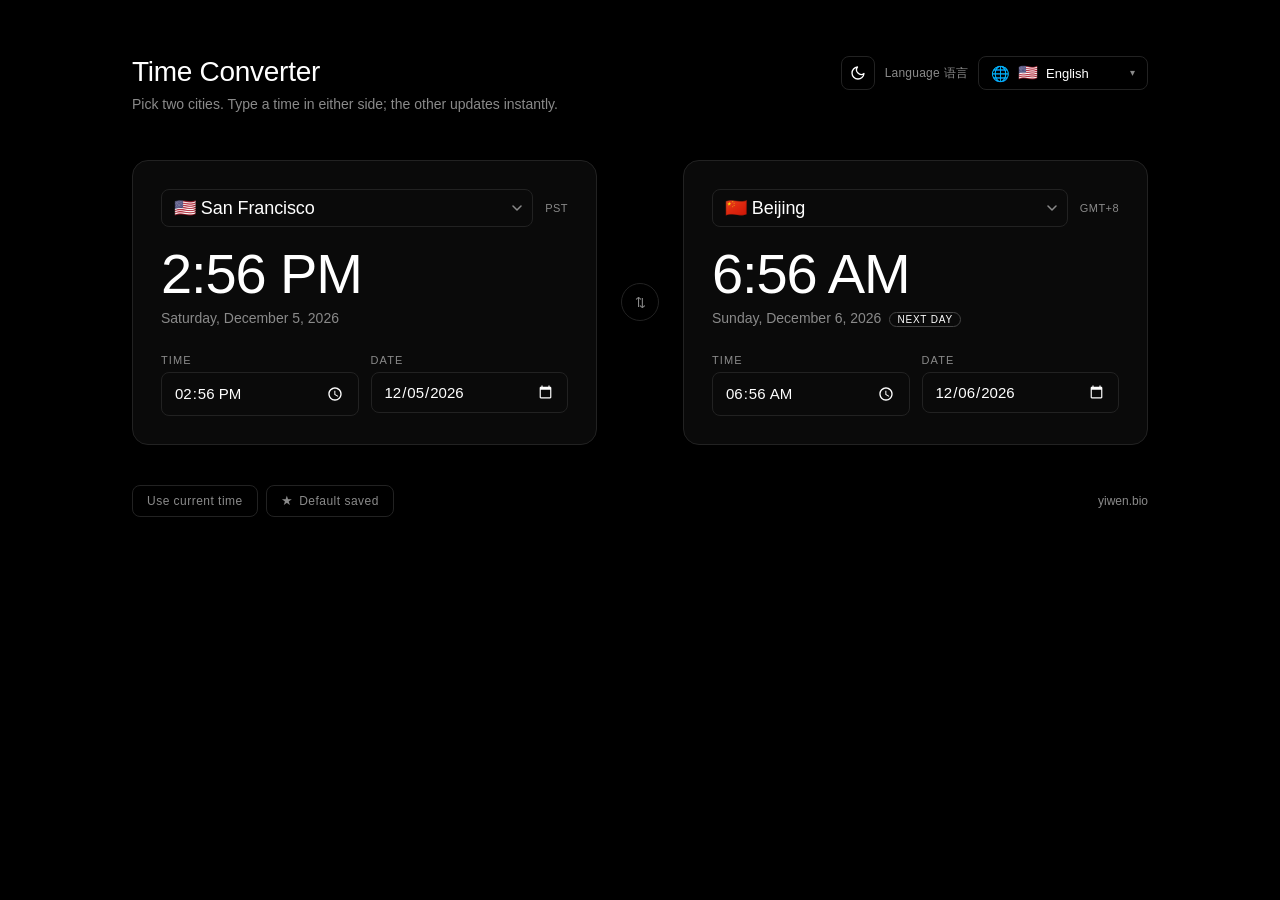
==== commit b0aa8302: "Time converter: add dark/light mode toggle Co-Authored-By: Claude Opus 4.7 (1M context) <noreply@ant" ====
--- a/time/index.html
+++ b/time/index.html
@@ -5,6 +5,14 @@
 <meta name="viewport" content="width=device-width, initial-scale=1.0" />
 <title>Time Converter</title>
 <link rel="icon" href="data:image/svg+xml,%3Csvg xmlns='http://www.w3.org/2000/svg' viewBox='0 0 100 100'%3E%3Ctext y='.9em' font-size='90'%3E⏱%3C/text%3E%3C/svg%3E" />
+<script>
+  (function () {
+    try {
+      var t = localStorage.getItem('tc.theme');
+      if (t === 'light') document.documentElement.setAttribute('data-theme', 'light');
+    } catch (e) {}
+  })();
+</script>
 <style>
   :root {
     --bg: #000;
@@ -13,6 +21,24 @@
     --line: #222;
     --line-hover: #444;
     --card: #0a0a0a;
+    --menu-bg: #0f0f0f;
+    --menu-hover: #1a1a1a;
+    --shadow: rgba(0, 0, 0, 0.6);
+    --gold: var(--gold);
+    --scheme: dark;
+  }
+  :root[data-theme="light"] {
+    --bg: #fafaf7;
+    --fg: #111;
+    --muted: #6b6b6b;
+    --line: #e3e3e0;
+    --line-hover: #b8b8b3;
+    --card: #ffffff;
+    --menu-bg: #ffffff;
+    --menu-hover: #f1f1ee;
+    --shadow: rgba(0, 0, 0, 0.12);
+    --gold: #b8893a;
+    --scheme: light;
   }
   * { box-sizing: border-box; }
   html, body {
@@ -23,6 +49,10 @@
     font-family: -apple-system, BlinkMacSystemFont, "SF Pro Display", "Helvetica Neue", Helvetica, Arial, "PingFang SC", "Hiragino Sans", "Yu Gothic", "Malgun Gothic", sans-serif;
     -webkit-font-smoothing: antialiased;
     min-height: 100vh;
+    transition: background-color 0.25s ease, color 0.25s ease;
+  }
+  .card, .lang-trigger, .lang-menu, .btn, input[type="time"], input[type="date"], select, .theme-toggle {
+    transition: background-color 0.2s ease, color 0.2s ease, border-color 0.2s ease;
   }
   .page {
     max-width: 1080px;
@@ -63,6 +93,34 @@
     letter-spacing: 0.02em;
     white-space: nowrap;
   }
+  .theme-toggle {
+    background: transparent;
+    color: var(--fg);
+    border: 1px solid var(--line);
+    border-radius: 8px;
+    width: 34px;
+    height: 34px;
+    padding: 0;
+    cursor: pointer;
+    display: inline-flex;
+    align-items: center;
+    justify-content: center;
+    flex-shrink: 0;
+  }
+  .theme-toggle:hover { border-color: var(--line-hover); }
+  .theme-toggle svg {
+    width: 16px;
+    height: 16px;
+    stroke: currentColor;
+    fill: none;
+    stroke-width: 2;
+    stroke-linecap: round;
+    stroke-linejoin: round;
+  }
+  .theme-toggle .icon-sun { display: none; }
+  .theme-toggle .icon-moon { display: block; }
+  :root[data-theme="light"] .theme-toggle .icon-sun { display: block; }
+  :root[data-theme="light"] .theme-toggle .icon-moon { display: none; }
   .grid {
     display: grid;
     grid-template-columns: 1fr auto 1fr;
@@ -149,12 +207,12 @@
     font-size: 15px;
     font-variant-numeric: tabular-nums;
     outline: none;
-    transition: border-color 0.2s ease;
-    color-scheme: dark;
     width: 100%;
     appearance: none;
     -webkit-appearance: none;
   }
+  :root { color-scheme: dark; }
+  :root[data-theme="light"] { color-scheme: light; }
   input[type="time"]:hover,
   input[type="date"]:hover,
   select:hover {
@@ -176,7 +234,7 @@
     background-position: right 10px center;
   }
   select option, select optgroup {
-    background: #111;
+    background: var(--menu-bg);
     color: var(--fg);
   }
   /* Custom language picker --------------------------- */
@@ -228,7 +286,7 @@
     position: absolute;
     top: calc(100% + 6px);
     right: 0;
-    background: #0f0f0f;
+    background: var(--menu-bg);
     border: 1px solid var(--line-hover);
     border-radius: 10px;
     padding: 6px;
@@ -236,7 +294,7 @@
     max-height: 360px;
     overflow-y: auto;
     z-index: 50;
-    box-shadow: 0 12px 32px rgba(0, 0, 0, 0.6);
+    box-shadow: 0 12px 32px var(--shadow);
   }
   .lang-menu[hidden] { display: none; }
   .lang-option {
@@ -255,8 +313,8 @@
     text-align: left;
     transition: background-color 0.15s ease;
   }
-  .lang-option:hover, .lang-option:focus { background: #1a1a1a; outline: none; }
-  .lang-option.selected { background: #1a1a1a; }
+  .lang-option:hover, .lang-option:focus { background: var(--menu-hover); outline: none; }
+  .lang-option.selected { background: var(--menu-hover); }
   .lang-option .flag {
     font-size: 18px;
     line-height: 1;
@@ -314,7 +372,7 @@
     color: var(--fg);
   }
   .save-default .star {
-    color: #d4b46a;
+    color: var(--gold);
     font-size: 13px;
     line-height: 1;
     transition: color 0.2s ease;
@@ -325,7 +383,7 @@
     border-color: var(--line-hover);
   }
   .save-default:not(.saved):hover {
-    border-color: #d4b46a;
+    border-color: var(--gold);
   }
   /* "saved" state: muted */
   .save-default.saved {
@@ -336,11 +394,11 @@
     color: var(--muted);
   }
   .save-default.just-saved {
-    border-color: #d4b46a;
-    color: #d4b46a;
+    border-color: var(--gold);
+    color: var(--gold);
   }
   .save-default.just-saved .star {
-    color: #d4b46a;
+    color: var(--gold);
   }
   .home-link {
     color: var(--muted);
@@ -392,6 +450,8 @@
     .subtitle { display: none; }
     .lang-wrap { flex-shrink: 0; gap: 6px; }
     .lang-caption { font-size: 10px; line-height: 1.1; }
+    .theme-toggle { width: 28px; height: 28px; }
+    .theme-toggle svg { width: 14px; height: 14px; }
     .lang-picker { width: auto; }
     .lang-trigger {
       width: auto;
@@ -487,6 +547,10 @@
         <p class="subtitle" id="page-subtitle">Type a time in either city. The other updates instantly.</p>
       </div>
       <div class="lang-wrap">
+        <button class="theme-toggle" id="theme-toggle" type="button" aria-label="Toggle theme" title="Toggle theme">
+          <svg class="icon-moon" viewBox="0 0 24 24" aria-hidden="true"><path d="M21 12.79A9 9 0 1 1 11.21 3 7 7 0 0 0 21 12.79z"/></svg>
+          <svg class="icon-sun" viewBox="0 0 24 24" aria-hidden="true"><circle cx="12" cy="12" r="4"/><line x1="12" y1="2" x2="12" y2="4"/><line x1="12" y1="20" x2="12" y2="22"/><line x1="4.93" y1="4.93" x2="6.34" y2="6.34"/><line x1="17.66" y1="17.66" x2="19.07" y2="19.07"/><line x1="2" y1="12" x2="4" y2="12"/><line x1="20" y1="12" x2="22" y2="12"/><line x1="4.93" y1="19.07" x2="6.34" y2="17.66"/><line x1="17.66" y1="6.34" x2="19.07" y2="4.93"/></svg>
+        </button>
         <span class="lang-caption" aria-hidden="true">Language 语言</span>
         <div class="lang-picker" id="lang-picker">
           <button class="lang-trigger" id="lang-trigger" type="button" aria-haspopup="listbox" aria-expanded="false" aria-label="Language">
@@ -706,6 +770,7 @@
     btnNow: $('btn-now'), swap: $('swap'),
     btnSaveDefault: $('btn-save-default'),
     saveDefaultLabel: $('save-default-label'),
+    themeToggle: $('theme-toggle'),
   };
 
   // ---------- State (persisted) ----------
@@ -718,6 +783,7 @@
   const K_LANG = 'tc.lang';
   const K_DEFAULT_A = 'tc.defaultCityA';
   const K_DEFAULT_B = 'tc.defaultCityB';
+  const K_THEME = 'tc.theme';
 
   // One-time migration: previous versions auto-saved last-used cities under
   // tc.cityA / tc.cityB. Promote those to explicit defaults if no defaults set.
@@ -727,6 +793,8 @@
   let lang = LS.get(K_LANG, detectLang());
   let cityAId = LS.get(K_DEFAULT_A, 'sf');
   let cityBId = LS.get(K_DEFAULT_B, 'bjs');
+  let theme = LS.get(K_THEME, 'dark');
+  if (theme !== 'light' && theme !== 'dark') theme = 'dark';
   if (!CITIES.find(c => c.id === cityAId)) cityAId = 'sf';
   if (!CITIES.find(c => c.id === cityBId)) cityBId = 'bjs';
 
@@ -983,6 +1051,20 @@
     updateSaveButton();
   });
 
+  function applyTheme() {
+    if (theme === 'light') {
+      document.documentElement.setAttribute('data-theme', 'light');
+    } else {
+      document.documentElement.removeAttribute('data-theme');
+    }
+  }
+
+  els.themeToggle.addEventListener('click', () => {
+    theme = theme === 'dark' ? 'light' : 'dark';
+    LS.set(K_THEME, theme);
+    applyTheme();
+  });
+
   els.btnSaveDefault.addEventListener('click', () => {
     LS.set(K_DEFAULT_A, cityAId);
     LS.set(K_DEFAULT_B, cityBId);
@@ -1026,6 +1108,7 @@
   });
 
   // ---------- Init ----------
+  applyTheme();
   populateLangs();
   applyStaticStrings();
   populateCities(els.cityA, cityAId);
